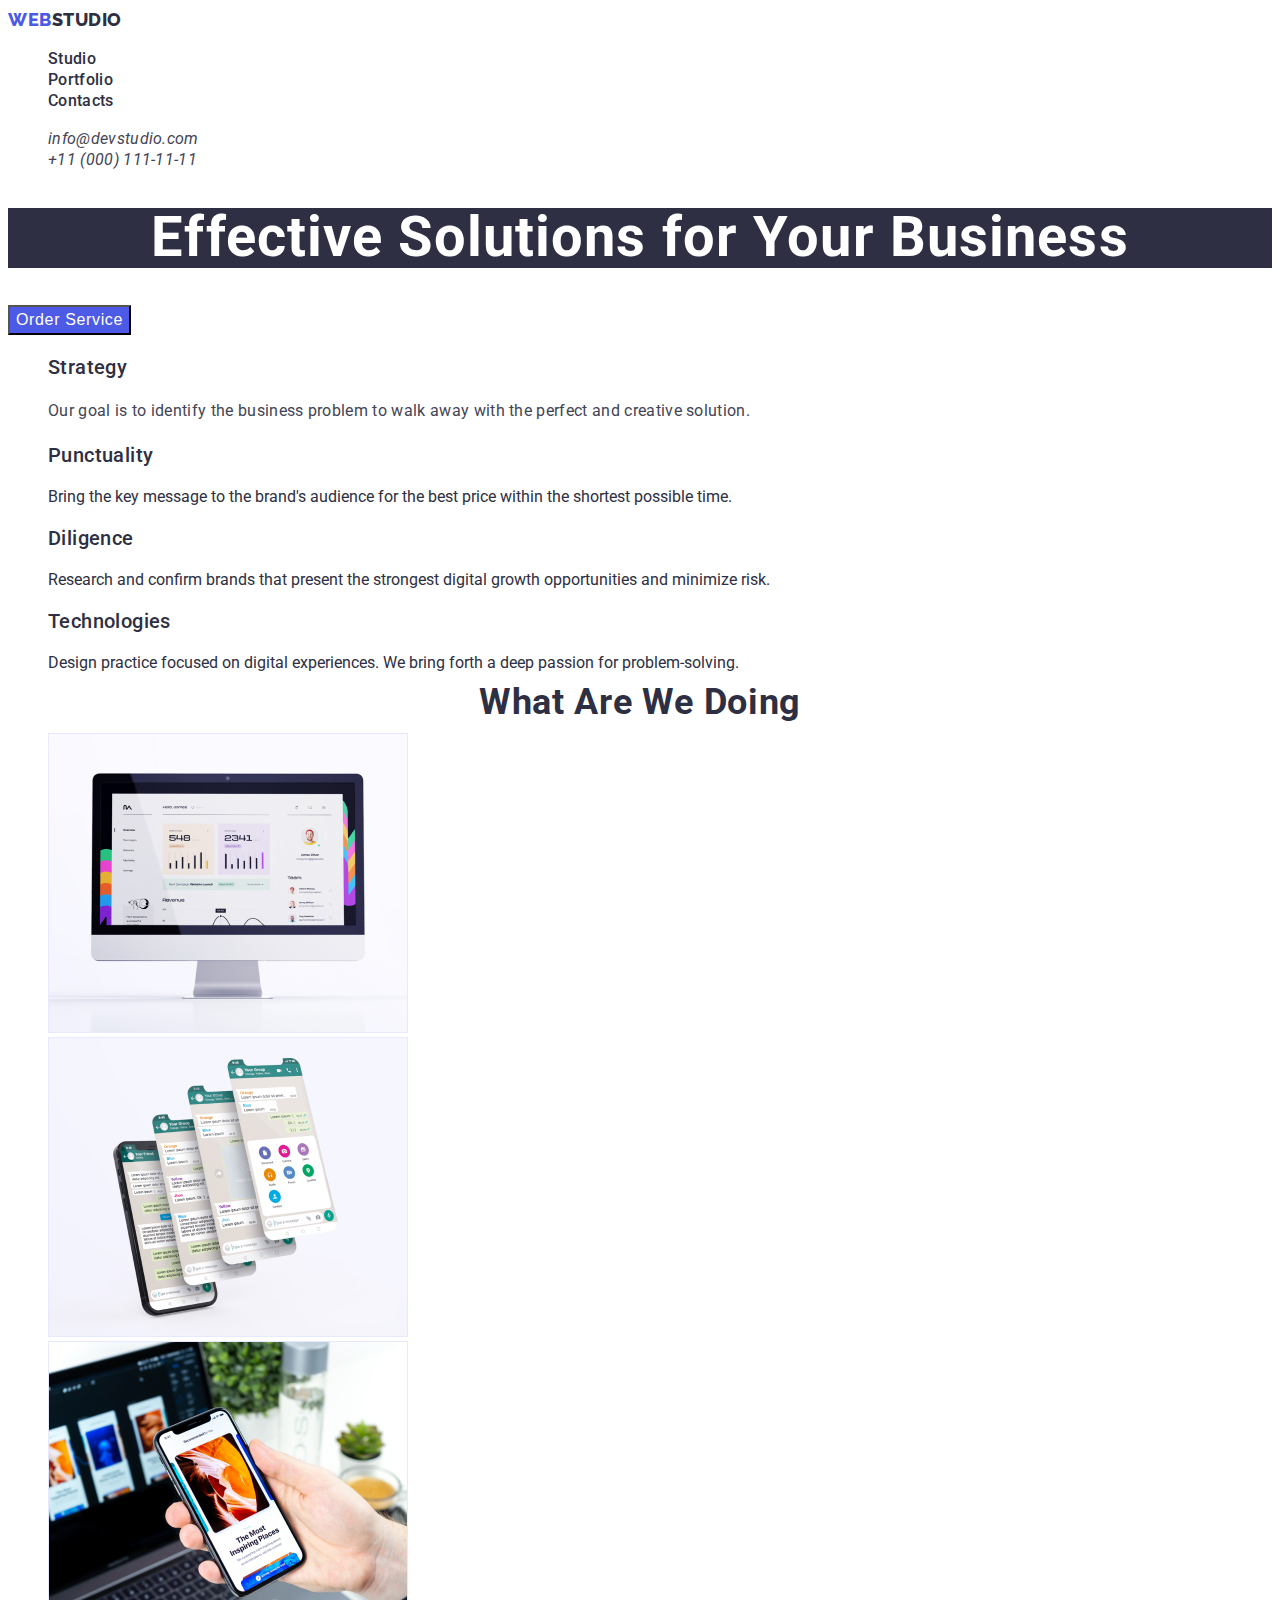
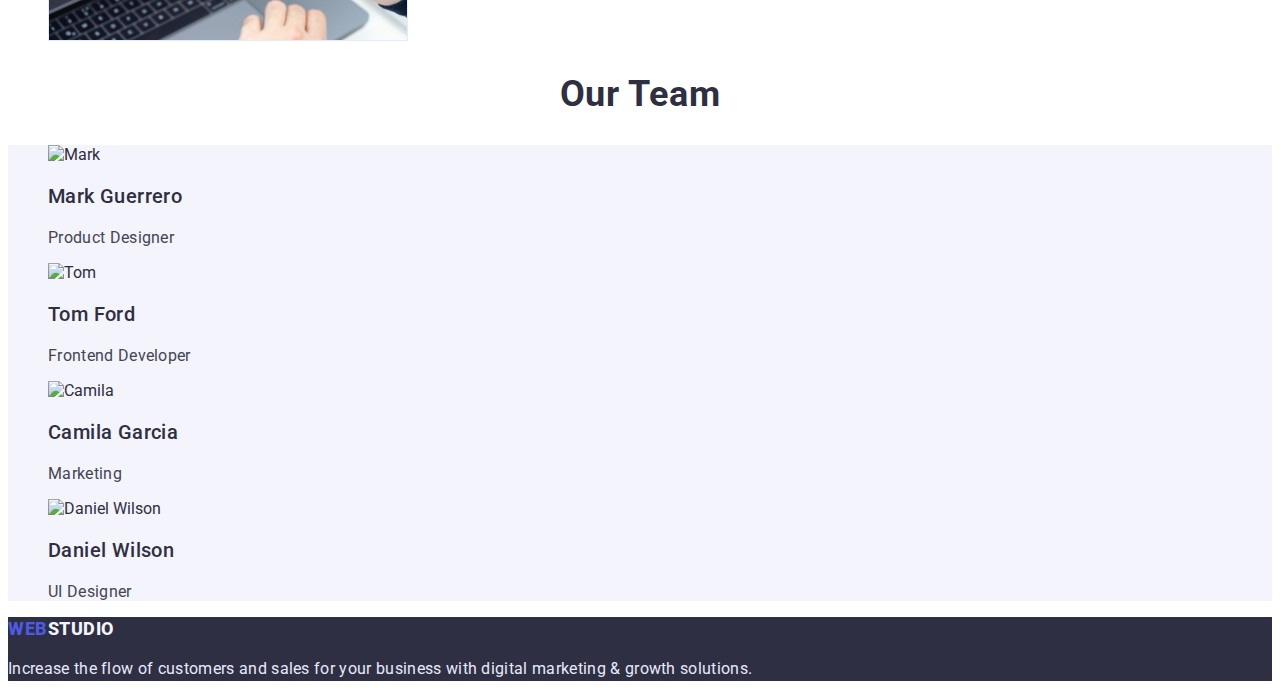
==== index.html @ 2606a3cd "portfolio css" ====
<!DOCTYPE html>
<html lang="en">

<head>
    <meta charset="UTF-8">
    <meta http-equiv="X-UA-Compatible" content="IE=edge">
    <meta name="viewport" content="width=device-width, initial-scale=1.0">
    <link rel="preconnect" href="https://fonts.googleapis.com"> <link rel="preconnect" href="https://fonts.gstatic.com" crossorigin>
    <link href="https://fonts.googleapis.com/css2?family=Raleway:wght@800&family=Roboto:wght@400;500;700;900&display=swap" rel="stylesheet">
    <link rel="stylesheet" href="./css/styles.css">
    <title>WebStudio</title>
</head>
<body>
    <header class="header">
        <nav>
            <a href="./index.html" class="logo"><span class="accent">Web</span>Studio</a>
            <ul class="list">
                <li><a href="./images/Contacts.jpg" class="header-nav">Studio</a></li>
                <li><a href="./portfolio.html" class="header-nav">Portfolio</a></li>
                <li><a href="./images/Contacts.jpg" class="header-nav">Contacts</a></li>
            </ul>
        </nav>
        <address>
            <ul class="list">
                <li><a href="mailto:info@devstudio.com" class="header-mail">info@devstudio.com</a></li>
                <li><a href="tel:+110001111111" class="header-tel">+11 (000) 111-11-11</a></li>
            </ul>
        </address>
    </header>
    <main>
        <section>
            <h1 class="hero-title"> Effective Solutions for Your Business </h1>
            <button type="button" class="hero-button">Order Service</button>
        </section>
        <section>
            <h2 class="visually-hidden">Advantages of WebStudio</h2>
            <ul class="list">
                <li>
                    <h3 class="hero-sub-title">Strategy</h3>
                    <p class="paragraph-title">Our goal is to identify the business problem to walk away with the perfect and creative solution.
                    </p>
                </li>
                <li>
                    <h3 class="hero-sub-title">Punctuality</h3>
                    <p paragraph-title>Bring the key message to the brand's audience for the best price within the shortest possible
                        time.</p>
                </li>
                <li>
                    <h3 class="hero-sub-title">Diligence</h3>
                    <p paragraph-title>Research and confirm brands that present the strongest digital growth opportunities and minimize
                        risk.</p>
                </li>
                <li>
                    <h3 class="hero-sub-title">Technologies</h3>
                    <p paragraph-title>Design practice focused on digital experiences. We bring forth a deep passion for
                        problem-solving.</p>
                </li>
            </ul>
        </section>
        <section>
            <h2 class="services-title">What are we doing</h2>
            <ul class="list">
                <li><img src="./images/Monitor.jpg" alt="Monitor" width="360"></li>
                <li><img src="./images/Phones.jpg" alt="Phones" width="360"></li>
                <li><img src="./images/PC and phone sync.jpg" alt="PC and Phone Sync" width="360"></li>
            </ul>
        </section>
        <section>
            <h2 class="team-title">Our Team</h2>
            <ul class="list team-list">
                <li><img src="./images/Mark.jpg" alt="Mark" width="264">
                    <h3 class="team-item">Mark Guerrero</h3>
                    <p class="team-position">Product Designer</p>
                </li>
                <li> <img src="./images/Tom.jpg" alt="Tom" width="264">
                    <h3 class="team-item">Tom Ford</h3>
                    <p class="team-position">Frontend Developer</p>
                </li>
                <li><img src="./images/Camila.jpg" alt="Camila" width="264">
                    <h3 class="team-item">Camila Garcia</h3>
                    <p class="team-position">Marketing</p>
                </li>
                <li>
                    <img src="./images/Daniel.jpg" alt="Daniel Wilson" width="264">
                    <h3 class="team-item">Daniel Wilson</h3>
                    <p class="team-position">UI Designer</p>
                </li>
            </ul>
        </section>
    </main>
    <footer class="footer">
        <a href="./index.html" class="logo-footer"><span class="accent">Web</span>Studio</a>
        <p class="footer-paragraph">Increase the flow of customers and sales for your business with digital marketing & growth solutions.</p>
    </footer>
</body>
</html>
---- css/styles.css ----
:root {
    --primary-text-color:#2E2F42;
    --title-text-color:#E7E9FC;
    --accent-color: #4D5AE5
}
body {font-family: 'Roboto', sans-serif;
    color: var(--primary-text-color);

}
/*Header*/
.logo {
    font-family: 'Raleway';
    font-style: normal;
    font-weight: 800;
    font-size: 18px;
    line-height: 1.33;
    letter-spacing: 0.03em;
    text-transform: uppercase;
    color:var(--primary-text-color);
}

.accent{
    color: var(--accent-color);
}

.logo {
    text-decoration: none;
}


.header-nav:hover, .header-nav:focus {
    color: var(--accent-color);
}

.header-nav {
    text-decoration: none;
}


.header-mail {
    text-decoration: none;
}

.header-mail:hover {
    color: #404BBF;
    ;
}

.header-tel{
    text-decoration: none;
}

.list {
    list-style: none;
}

.header-nav {
font-weight: 500;
font-size: 16px;
line-height: 1.33;
letter-spacing: 0.02em;
color: #2E2F42;
}

.header-mail {
    font-weight: 400;
    font-size: 16px;
    line-height: 1.33;
    letter-spacing: 0.02em;
    color: #434455;
}

.header-tel {
    font-weight: 400;
    font-size: 16px;
    line-height: 1.33;
    letter-spacing: 0.02em;
    color: #434455;
}

.list-button{
font-family: inherit;
font-weight: 500;
font-size: 16px;
line-height: 1.33;
letter-spacing: 0.04em;
color: var(--accent-color);
cursor: pointer;
}

.list-button.primary{
    color:#FFFFFF;
    background-color: #404BBF;
}

/*Section*/
.visually-hidden{
    position: absolute;
   white-space: nowrap;
   width: 1px;
   height: 1px;
   overflow: hidden;
   border: 0;
   padding: 0;
   clip: rect(0 0 0 0);
   clip-path: inset(50%);
   margin: -1px;
}

.services-title {
font-weight: 500;
font-size: 20px;
line-height: 1.2;
letter-spacing: 0.02em;
color: #2E2F42;
}

.services-text {
    font-size: 16px;
    line-height: 1.5;
    letter-spacing: 0.02em;
    color: #434455;
}

/*Footer*/
.footer {
background-color: #2E2F42;
}

.footer-paragraph {
font-size: 16px;
line-height: 1.5;
letter-spacing: 0.02em;
color: #E7E9FC;
}

.logo-footer{
    font-weight: 800;
    font-size: 18px;
    line-height: 1.33;
    letter-spacing: 0.03em;
    text-transform: uppercase;
    color:#F4F4FD;
}

.logo-footer{
    text-decoration: none;
}

.accent{
    color: var(--accent-color);
}

/*Main Page*/

.hero-title {
font-weight: 700;
font-size: 56px;
line-height: 1.07;
text-align: center;
letter-spacing: 0.02em;
color: #FFFFFF;
background-color: var(--primary-text-color);
}

.hero-button{
font-weight: 500;
font-size: 16px;
line-height: 1.5;
display: flex;
align-items: center;
letter-spacing: 0.04em;
color: #FFFFFF;
background-color: var(--accent-color);
cursor: pointer;
}

.hero-button:hover, .hero-button:focus{
    background-color: #404BBF;
}

.hero-sub-title{
    font-weight: 500;
    font-size: 20px;
    line-height: 1.2;
    letter-spacing: 0.02em;
}

.paragraph-title{
font-weight: 400;
font-size: 16px;
line-height: 1.5;
letter-spacing: 0.02em;
color: #434455;
}

.services-title {
font-weight: 700;
font-size: 36px;
line-height: 1.11px;
text-align: center;
letter-spacing: 0.02em;
text-transform: capitalize;
}

.team-title{
font-weight: 700;
font-size: 36px;
line-height: 1.11;
text-align: center;
letter-spacing: 0.02em;
text-transform: capitalize;
}

.team-list{
    background-color: #F4F4FD;
}

.team-item {
font-weight: 500;
font-size: 20px;
line-height: 1.2;
letter-spacing: 0.02em;
}

.team-position{
font-weight: 400;
font-size: 16px;
line-height: 1,5;
letter-spacing: 0.02em;
color: #434455;
}
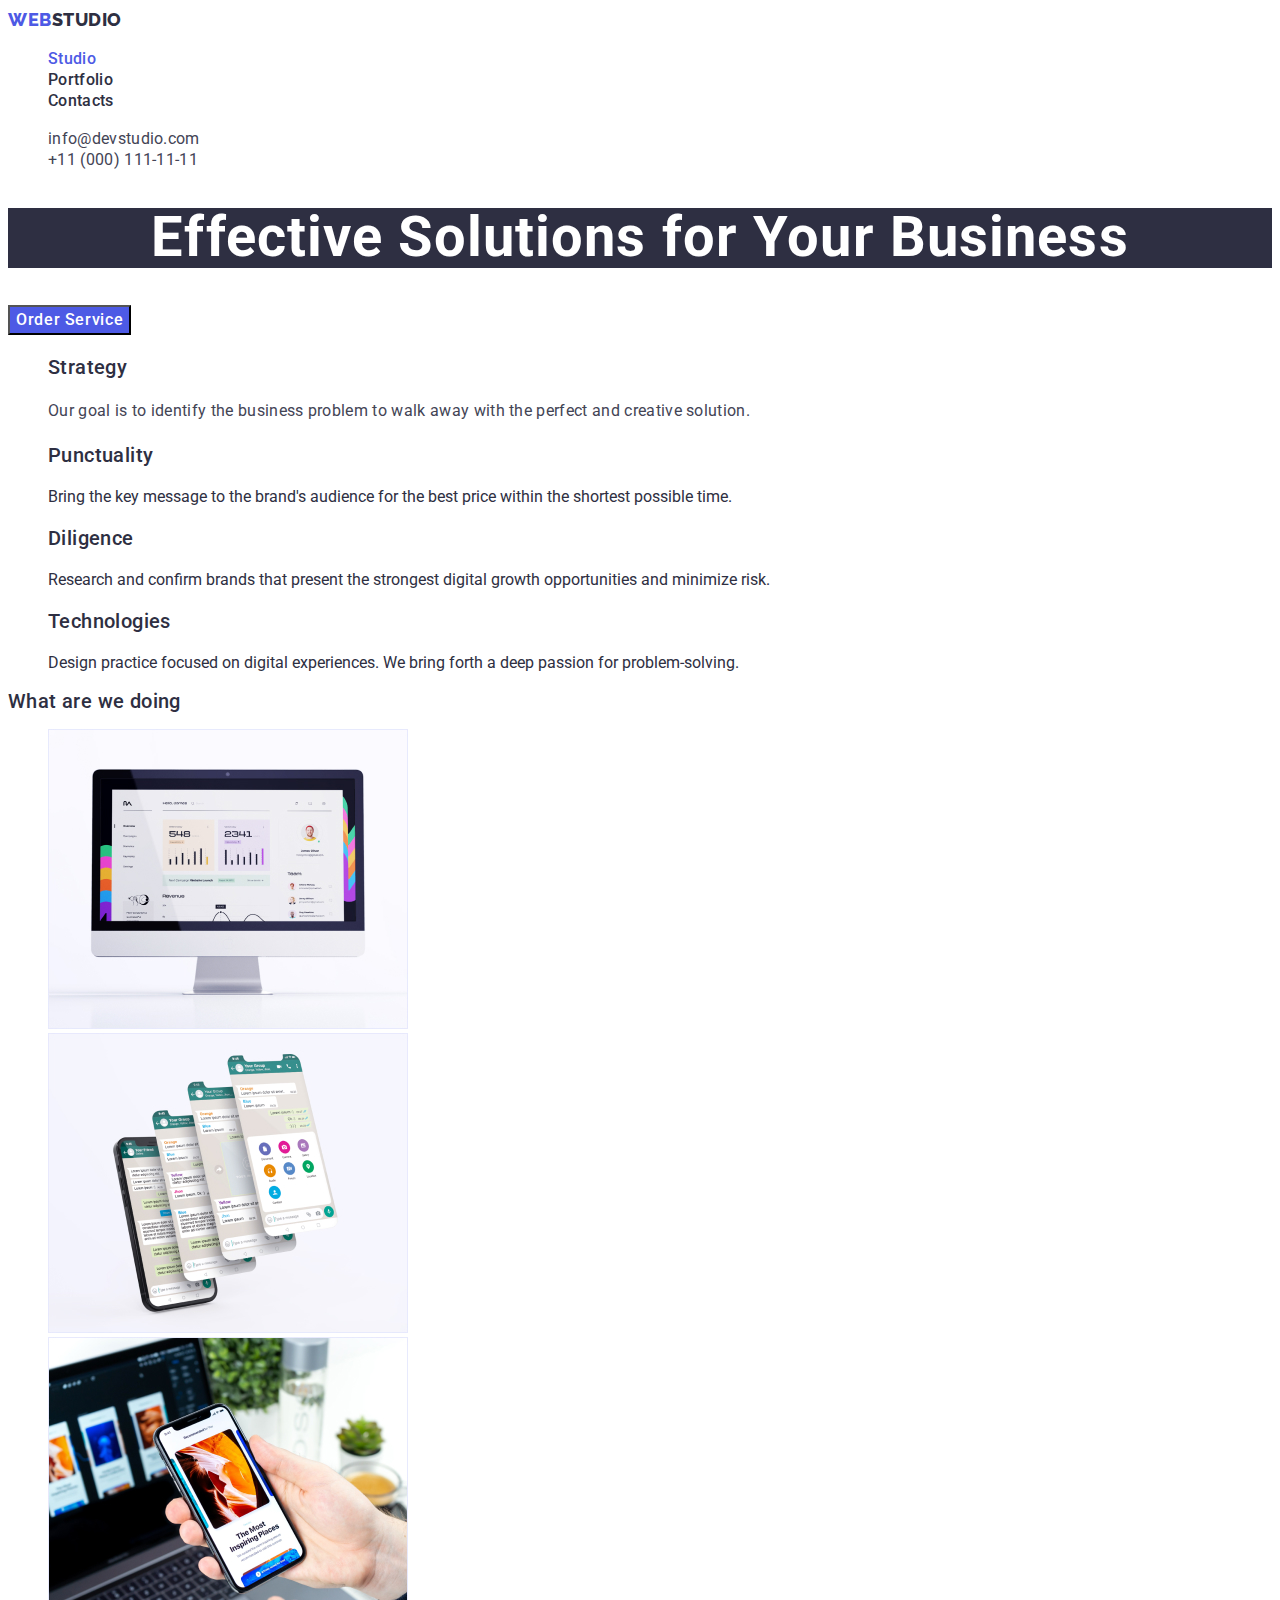
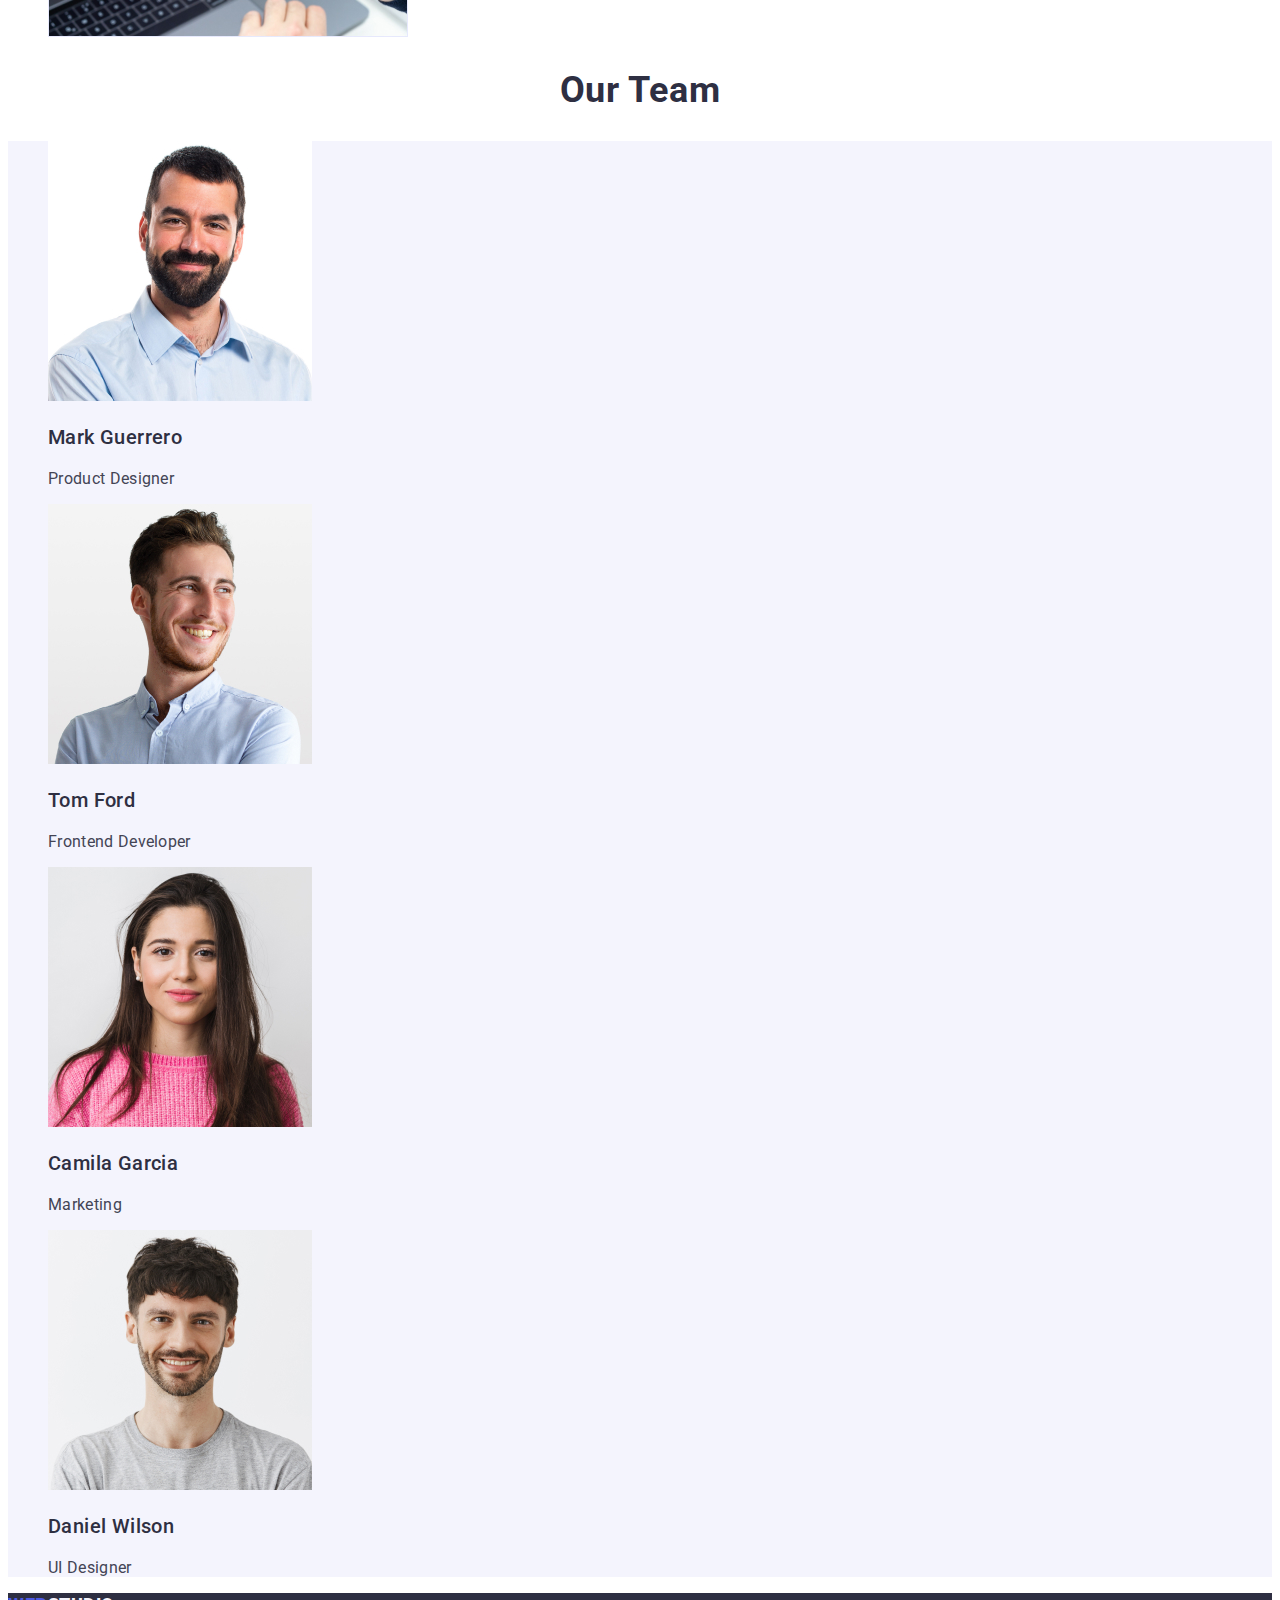
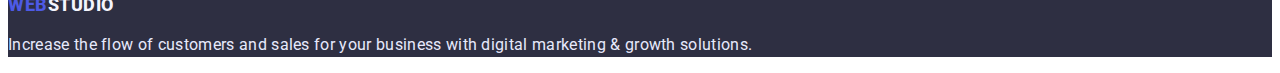
==== commit aa8885b8: "css upgraded" ====
--- a/index.html
+++ b/index.html
@@ -14,8 +14,8 @@
     <header class="header">
         <nav>
             <a href="./index.html" class="logo"><span class="accent">Web</span>Studio</a>
-            <ul class="list">
-                <li><a href="./images/Contacts.jpg" class="header-nav">Studio</a></li>
+            <ul class="nav-list list">
+                <li><a href="./images/Contacts.jpg" class="header-nav current">Studio</a></li>
                 <li><a href="./portfolio.html" class="header-nav">Portfolio</a></li>
                 <li><a href="./images/Contacts.jpg" class="header-nav">Contacts</a></li>
             </ul>
@@ -68,20 +68,20 @@
         <section>
             <h2 class="team-title">Our Team</h2>
             <ul class="list team-list">
-                <li><img src="./images/Mark.jpg" alt="Mark" width="264">
+                <li><img src="./images/mark.jpg" alt="Mark" width="264">
                     <h3 class="team-item">Mark Guerrero</h3>
                     <p class="team-position">Product Designer</p>
                 </li>
-                <li> <img src="./images/Tom.jpg" alt="Tom" width="264">
+                <li> <img src="./images/tom.jpg" alt="Tom" width="264">
                     <h3 class="team-item">Tom Ford</h3>
                     <p class="team-position">Frontend Developer</p>
                 </li>
-                <li><img src="./images/Camila.jpg" alt="Camila" width="264">
+                <li><img src="./images/camila.jpg" alt="Camila" width="264">
                     <h3 class="team-item">Camila Garcia</h3>
                     <p class="team-position">Marketing</p>
                 </li>
                 <li>
-                    <img src="./images/Daniel.jpg" alt="Daniel Wilson" width="264">
+                    <img src="./images/daniel.jpg" alt="Daniel" width="264">
                     <h3 class="team-item">Daniel Wilson</h3>
                     <p class="team-position">UI Designer</p>
                 </li>
--- a/css/styles.css
+++ b/css/styles.css
@@ -1,7 +1,12 @@
 :root {
     --primary-text-color:#2E2F42;
     --title-text-color:#E7E9FC;
-    --accent-color: #4D5AE5
+    --accent-color: #4D5AE5;
+    --paragraph-text-color: #434455;
+    --primary-button-color: #404BBF;
+    --hero-text-color: #FFFFFF;
+    --team-background-color: #F4F4FD;
+
 }
 body {font-family: 'Roboto', sans-serif;
     color: var(--primary-text-color);
@@ -41,8 +46,8 @@
     text-decoration: none;
 }
 
-.header-mail:hover {
-    color: #404BBF;
+.header-mail:hover, .header-mail:focus {
+    color: var(--accent-color);
     ;
 }
 
@@ -59,23 +64,27 @@
 font-size: 16px;
 line-height: 1.33;
 letter-spacing: 0.02em;
-color: #2E2F42;
+color:var(--primary-text-color);
+}
+
+.header-nav.current{
+    color: var(--accent-color);
 }
 
 .header-mail {
-    font-weight: 400;
+    font-style: normal;
     font-size: 16px;
     line-height: 1.33;
     letter-spacing: 0.02em;
-    color: #434455;
+    color: var(--paragraph-text-color);
 }
 
 .header-tel {
-    font-weight: 400;
+    font-style: normal;
     font-size: 16px;
     line-height: 1.33;
     letter-spacing: 0.02em;
-    color: #434455;
+    color: var(--paragraph-text-color);
 }
 
 .list-button{
@@ -88,10 +97,17 @@
 cursor: pointer;
 }
 
+.list-button:hover, .list-button:focus{
+    background-color: var(--accent-color);
+    color:var(--hero-text-color) ;
+}
+
 .list-button.primary{
-    color:#FFFFFF;
-    background-color: #404BBF;
-}
+    color:var(--hero-text-color);
+    background-color: var(--primary-button-color);
+}
+
+
 
 /*Section*/
 .visually-hidden{
@@ -112,26 +128,26 @@
 font-size: 20px;
 line-height: 1.2;
 letter-spacing: 0.02em;
-color: #2E2F42;
+color:var(--primary-text-color);
 }
 
 .services-text {
     font-size: 16px;
     line-height: 1.5;
     letter-spacing: 0.02em;
-    color: #434455;
+    color: var(--paragraph-text-color);
 }
 
 /*Footer*/
 .footer {
-background-color: #2E2F42;
+background-color: var(--primary-text-color);
 }
 
 .footer-paragraph {
 font-size: 16px;
 line-height: 1.5;
 letter-spacing: 0.02em;
-color: #E7E9FC;
+color: var(--title-text-color);
 }
 
 .logo-footer{
@@ -140,7 +156,7 @@
     line-height: 1.33;
     letter-spacing: 0.03em;
     text-transform: uppercase;
-    color:#F4F4FD;
+    color:var(--team-background-color);
 }
 
 .logo-footer{
@@ -153,30 +169,30 @@
 
 /*Main Page*/
 
-.hero-title {
-font-weight: 700;
-font-size: 56px;
+.hero-title
+{font-size: 56px;
 line-height: 1.07;
 text-align: center;
 letter-spacing: 0.02em;
-color: #FFFFFF;
+color: var(--hero-text-color);
 background-color: var(--primary-text-color);
 }
 
 .hero-button{
+font-family: inherit;
 font-weight: 500;
 font-size: 16px;
 line-height: 1.5;
 display: flex;
 align-items: center;
 letter-spacing: 0.04em;
-color: #FFFFFF;
+color: var(--hero-text-color);
 background-color: var(--accent-color);
 cursor: pointer;
 }
 
 .hero-button:hover, .hero-button:focus{
-    background-color: #404BBF;
+    background-color: var(--primary-button-color);
 }
 
 .hero-sub-title{
@@ -191,20 +207,19 @@
 font-size: 16px;
 line-height: 1.5;
 letter-spacing: 0.02em;
-color: #434455;
+color: var(--paragraph-text-color);
 }
 
 .services-title {
-font-weight: 700;
-font-size: 36px;
-line-height: 1.11px;
-text-align: center;
-letter-spacing: 0.02em;
-text-transform: capitalize;
+    font-weight: 500;
+    font-size: 20px;
+    line-height: 1.2;
+    letter-spacing: 0.02em;
+    color: var(--primary-text-color);
 }
 
 .team-title{
-font-weight: 700;
+
 font-size: 36px;
 line-height: 1.11;
 text-align: center;
@@ -213,7 +228,7 @@
 }
 
 .team-list{
-    background-color: #F4F4FD;
+    background-color: var(--team-background-color);
 }
 
 .team-item {
@@ -224,9 +239,9 @@
 }
 
 .team-position{
-font-weight: 400;
+
 font-size: 16px;
 line-height: 1,5;
 letter-spacing: 0.02em;
-color: #434455;
+color: var(--paragraph-text-color);
 }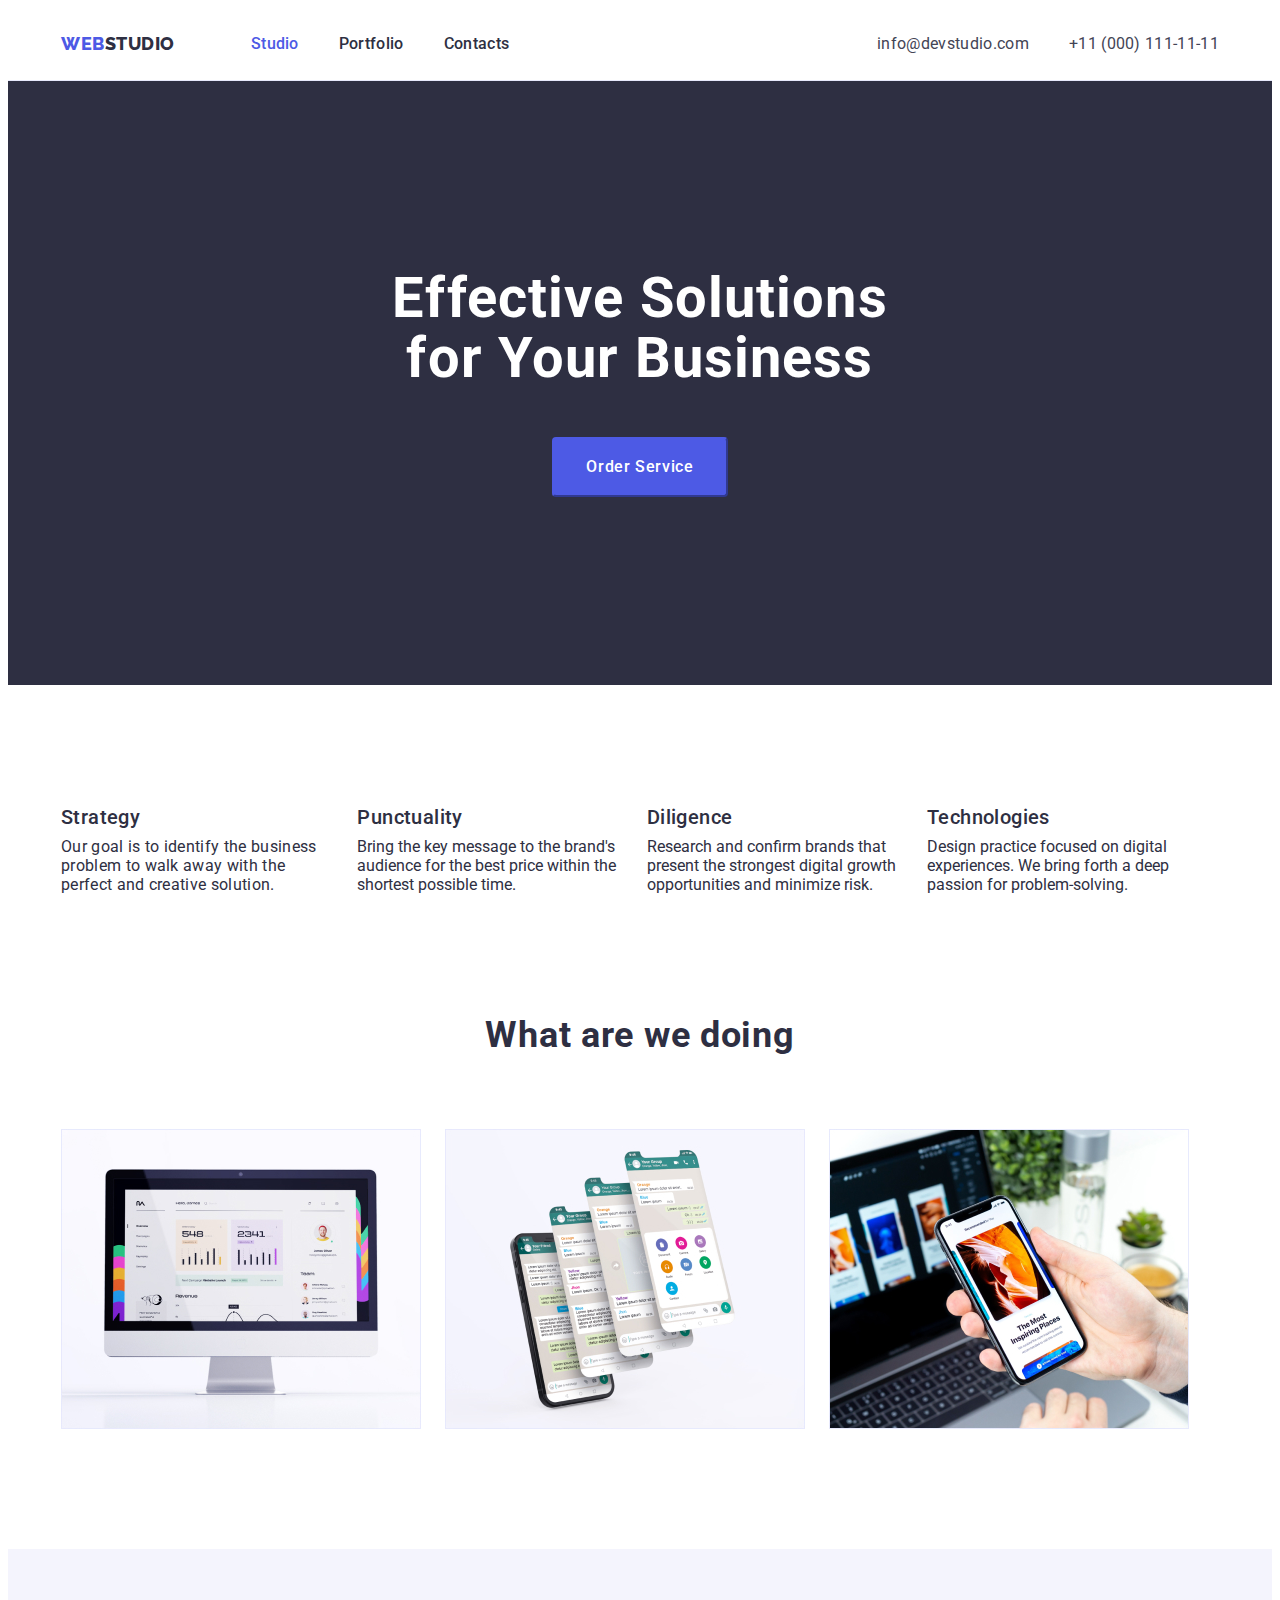
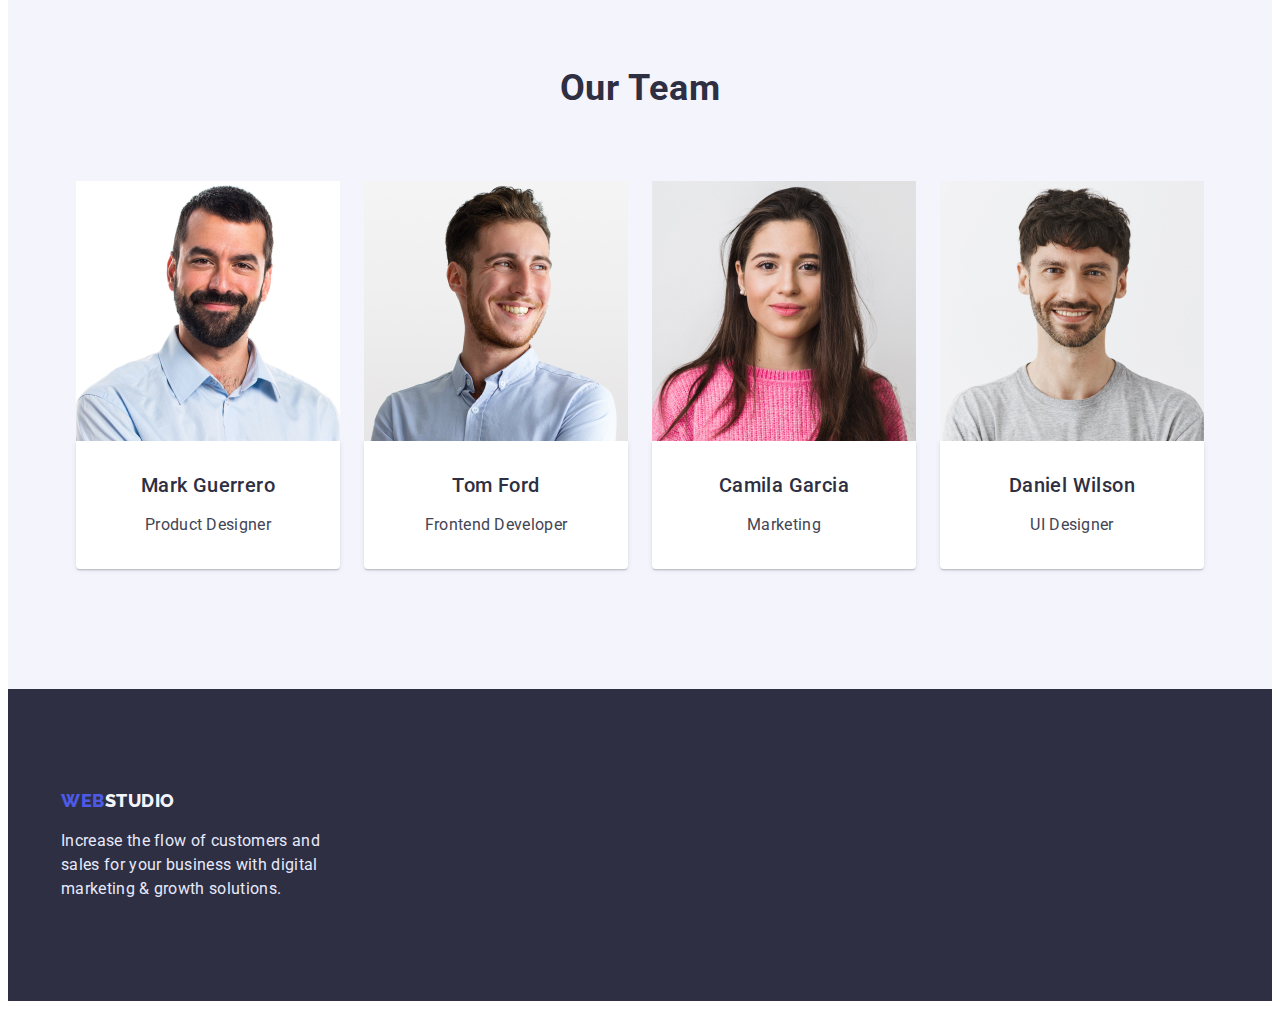
==== commit 1d7ab195: "updated sizes 2.0" ====
--- a/index.html
+++ b/index.html
@@ -7,12 +7,14 @@
     <meta name="viewport" content="width=device-width, initial-scale=1.0">
     <link rel="preconnect" href="https://fonts.googleapis.com"> <link rel="preconnect" href="https://fonts.gstatic.com" crossorigin>
     <link href="https://fonts.googleapis.com/css2?family=Raleway:wght@800&family=Roboto:wght@400;500;700;900&display=swap" rel="stylesheet">
+    <link rel="stylesheet" href="https://cdnjs.cloudflare.com/ajax/libs/modern-normalize/1.1.0/modern-normalize.min.css" integrity="sha512-wpPYUAdjBVSE4KJnH1VR1HeZfpl1ub8YT/NKx4PuQ5NmX2tKuGu6U/JRp5y+Y8XG2tV+wKQpNHVUX03MfMFn9Q==" crossorigin="anonymous" referrerpolicy="no-referrer" />
     <link rel="stylesheet" href="./css/styles.css">
     <title>WebStudio</title>
 </head>
 <body>
     <header class="header">
-        <nav>
+        <div class="container container-nav">
+        <nav class="header-navigation">
             <a href="./index.html" class="logo"><span class="accent">Web</span>Studio</a>
             <ul class="nav-list list">
                 <li><a href="./images/Contacts.jpg" class="header-nav current">Studio</a></li>
@@ -21,76 +23,100 @@
             </ul>
         </nav>
         <address>
-            <ul class="list">
+            <ul class="list address-list">
                 <li><a href="mailto:info@devstudio.com" class="header-mail">info@devstudio.com</a></li>
                 <li><a href="tel:+110001111111" class="header-tel">+11 (000) 111-11-11</a></li>
             </ul>
         </address>
+        </div>
     </header>
     <main>
-        <section>
+        <section class="section-title">
+            <div class="container">
             <h1 class="hero-title"> Effective Solutions for Your Business </h1>
             <button type="button" class="hero-button">Order Service</button>
+            </div>
         </section>
-        <section>
+        <section class="webstudio-items">
+            <div class="container">
             <h2 class="visually-hidden">Advantages of WebStudio</h2>
-            <ul class="list">
-                <li>
+            <ul class="list advantages-list">
+                <li class="container-item">
                     <h3 class="hero-sub-title">Strategy</h3>
                     <p class="paragraph-title">Our goal is to identify the business problem to walk away with the perfect and creative solution.
                     </p>
                 </li>
-                <li>
+                <li class="container-item">
                     <h3 class="hero-sub-title">Punctuality</h3>
                     <p paragraph-title>Bring the key message to the brand's audience for the best price within the shortest possible
                         time.</p>
                 </li>
-                <li>
+                <li class="container-item">
                     <h3 class="hero-sub-title">Diligence</h3>
                     <p paragraph-title>Research and confirm brands that present the strongest digital growth opportunities and minimize
                         risk.</p>
                 </li>
-                <li>
+                <li class="container-item">
                     <h3 class="hero-sub-title">Technologies</h3>
                     <p paragraph-title>Design practice focused on digital experiences. We bring forth a deep passion for
                         problem-solving.</p>
                 </li>
             </ul>
+            </div>
         </section>
-        <section>
+        <section class="services-section">
+            <div class="container">
             <h2 class="services-title">What are we doing</h2>
-            <ul class="list">
+            <ul class="list monitor-list">
                 <li><img src="./images/Monitor.jpg" alt="Monitor" width="360"></li>
                 <li><img src="./images/Phones.jpg" alt="Phones" width="360"></li>
                 <li><img src="./images/PC and phone sync.jpg" alt="PC and Phone Sync" width="360"></li>
             </ul>
+        </div>
         </section>
-        <section>
+        <section class="team-section">
+            <div class="container">
+                <div class="team-wrap">
             <h2 class="team-title">Our Team</h2>
             <ul class="list team-list">
-                <li><img src="./images/mark.jpg" alt="Mark" width="264">
+                <li class="team-image-item">
+                    <img src="./images/mark.jpg" alt="Mark" width="264">
+                    <div class="team-item-wrap">
                     <h3 class="team-item">Mark Guerrero</h3>
                     <p class="team-position">Product Designer</p>
+                    </div>
                 </li>
-                <li> <img src="./images/tom.jpg" alt="Tom" width="264">
+                <li class="team-image-item"> <img src="./images/tom.jpg" alt="Tom" width="264">
+                    <div class="team-item-wrap">
                     <h3 class="team-item">Tom Ford</h3>
                     <p class="team-position">Frontend Developer</p>
+                    </div>
                 </li>
-                <li><img src="./images/camila.jpg" alt="Camila" width="264">
+                <li class="team-image-item"><img src="./images/camila.jpg" alt="Camila" width="264">
+                    <div class="team-item-wrap">
                     <h3 class="team-item">Camila Garcia</h3>
                     <p class="team-position">Marketing</p>
+                    </div>
                 </li>
-                <li>
+                <li class="team-image-item">
                     <img src="./images/daniel.jpg" alt="Daniel" width="264">
+                    <div class="team-item-wrap">
                     <h3 class="team-item">Daniel Wilson</h3>
                     <p class="team-position">UI Designer</p>
+                    </div>
                 </li>
             </ul>
+                </div>
+            </div>
         </section>
     </main>
     <footer class="footer">
+        <div class="container">
+            <div class="footer-wrap">
         <a href="./index.html" class="logo-footer"><span class="accent">Web</span>Studio</a>
         <p class="footer-paragraph">Increase the flow of customers and sales for your business with digital marketing & growth solutions.</p>
+            </div>
+        </div>
     </footer>
 </body>
 </html>--- a/css/styles.css
+++ b/css/styles.css
@@ -22,6 +22,7 @@
     letter-spacing: 0.03em;
     text-transform: uppercase;
     color:var(--primary-text-color);
+    margin-right: 76px;
 }
 
 .accent{
@@ -48,7 +49,7 @@
 
 .header-mail:hover, .header-mail:focus {
     color: var(--accent-color);
-    ;
+
 }
 
 .header-tel{
@@ -57,6 +58,17 @@
 
 .list {
     list-style: none;
+}
+
+.nav-list {
+    display: flex;
+    gap: 40px;
+}
+
+.header-navigation {
+    display: flex;
+    margin-right: auto;
+    align-items: center;
 }
 
 .header-nav {
@@ -65,6 +77,7 @@
 line-height: 1.33;
 letter-spacing: 0.02em;
 color:var(--primary-text-color);
+
 }
 
 .header-nav.current{
@@ -95,16 +108,21 @@
 letter-spacing: 0.04em;
 color: var(--accent-color);
 cursor: pointer;
+padding: 12px 24px;
+border: 1px solid #E7E9FC;
+border-radius: 4px;
 }
 
 .list-button:hover, .list-button:focus{
     background-color: var(--accent-color);
     color:var(--hero-text-color) ;
+    padding: 12px 24px;
 }
 
 .list-button.primary{
     color:var(--hero-text-color);
     background-color: var(--primary-button-color);
+    padding: 12px 24px;
 }
 
 
@@ -123,12 +141,13 @@
    margin: -1px;
 }
 
-.services-title {
+.range-list-title {
 font-weight: 500;
 font-size: 20px;
 line-height: 1.2;
 letter-spacing: 0.02em;
 color:var(--primary-text-color);
+margin-bottom: 8px;
 }
 
 .services-text {
@@ -136,27 +155,47 @@
     line-height: 1.5;
     letter-spacing: 0.02em;
     color: var(--paragraph-text-color);
-}
+    
+}
+
+.services-list {
+    display: flex;
+    flex-wrap: wrap;
+    column-gap: 24px;
+    row-gap: 48px;
+}
+
+.services-list-wrap {
+    display: flex;
+    flex-direction: column;
+    justify-content: center;
+    align-items: flex-start;
+    padding: 32px 16px;
+    gap: 8px;
+}
+
 
 /*Footer*/
-.footer {
-background-color: var(--primary-text-color);
-}
+
 
 .footer-paragraph {
 font-size: 16px;
 line-height: 1.5;
 letter-spacing: 0.02em;
 color: var(--title-text-color);
+padding-top: 16px;
+width: 264px;
 }
 
 .logo-footer{
+    font-family: 'Raleway', sans-serif ;
     font-weight: 800;
     font-size: 18px;
     line-height: 1.33;
     letter-spacing: 0.03em;
     text-transform: uppercase;
     color:var(--team-background-color);
+    margin-bottom: 16px;
 }
 
 .logo-footer{
@@ -176,6 +215,8 @@
 letter-spacing: 0.02em;
 color: var(--hero-text-color);
 background-color: var(--primary-text-color);
+width: 507px;
+margin: 0 auto;
 }
 
 .hero-button{
@@ -189,10 +230,24 @@
 color: var(--hero-text-color);
 background-color: var(--accent-color);
 cursor: pointer;
+margin:0 auto;
+margin-top: 48px;
+padding: 16px 32px;
+border-radius: 4px;
+border-color: var(--accent-color);
+border-right-color: var(--accent-color);
+}
+
+
+.section-title{
+    background-color: var(--primary-text-color);
+    padding-bottom: 188px;
+    padding-top: 188px;    
 }
 
 .hero-button:hover, .hero-button:focus{
     background-color: var(--primary-button-color);
+    border-color:  var(--primary-button-color);
 }
 
 .hero-sub-title{
@@ -200,22 +255,48 @@
     font-size: 20px;
     line-height: 1.2;
     letter-spacing: 0.02em;
+    margin-bottom: 8px;
+}
+
+.hero {
+    padding-top: 96px;
+    padding-bottom: 120px;
+}
+
+.hero-list {
+    margin-bottom: 72px;
+    display: flex;
+    align-items: flex-start;
+    gap: 24px;
+    justify-content: center;
+}
+
+.hero-item {
+    border: 1px solid #E7E9FC;
+    border-radius: 4px;
+
 }
 
 .paragraph-title{
-font-weight: 400;
-font-size: 16px;
-line-height: 1.5;
-letter-spacing: 0.02em;
-color: var(--paragraph-text-color);
-}
+    font-weight: 400;
+    font-size: 16px;
+    letter-spacing: 0.02em;
+    }
+
+   .paragraph-title-issue{
+    line-height: 1.5;
+    color:var(--paragraph-text-color)
+   }
+ 
 
 .services-title {
-    font-weight: 500;
-    font-size: 20px;
+    font-weight: 700;
+    font-size: 36px;
     line-height: 1.2;
     letter-spacing: 0.02em;
     color: var(--primary-text-color);
+    margin-bottom: 72px;
+    text-align: center;
 }
 
 .team-title{
@@ -225,23 +306,148 @@
 text-align: center;
 letter-spacing: 0.02em;
 text-transform: capitalize;
+
+margin-bottom: 72px;
+background-color: var(--team-background-color);
 }
 
 .team-list{
     background-color: var(--team-background-color);
-}
+    display: flex;
+    justify-content: center;
+    gap: 24px;
+}
+
 
 .team-item {
 font-weight: 500;
 font-size: 20px;
 line-height: 1.2;
 letter-spacing: 0.02em;
+margin-bottom: 8px;
 }
 
 .team-position{
 
 font-size: 16px;
-line-height: 1,5;
+line-height: 1.5;
 letter-spacing: 0.02em;
 color: var(--paragraph-text-color);
-}+
+}
+
+
+p, h1, h2, h3, h4, h5, h6 {
+    margin: 0;
+}
+
+ul {
+    margin: 0;
+    padding-left: 0;
+}
+
+.container {
+    width: 1158px;
+    padding-left: 15px;
+    padding-right: 15px;
+    margin: 0 auto;
+    
+}
+
+img {
+    display: block;
+    max-width: 100%;
+    height: auto;
+}
+
+
+.advantages-list {
+    display: flex;
+}
+
+.monitor-list{
+    display: flex;
+    gap: 24px;
+}
+
+
+.webstudio-items {
+    padding-top: 120px;
+    padding-bottom: 120px;
+}
+
+.services-section {
+    padding-bottom: 120px;
+}
+
+.container-nav {
+    display: flex;
+    align-items : center;
+    
+}
+.header {
+    border-bottom: 1px solid #E7E9FC;
+    padding-top: 24px;
+    padding-bottom: 24px;
+}
+
+.address-list {
+    display: flex;
+    align-items: center;
+    margin-right: auto;
+    gap: 40px;
+}
+
+
+.portfolio-images {
+    padding-top: 48px;
+    padding-left: 24px;
+    padding-right: 25px;
+    padding-bottom: 48px;
+}
+
+.services-item {
+    border-bottom: 1px solid #E7E9FC;
+    border-right: 1px solid #E7E9FC;
+    border-left: 1px solid #E7E9FC;
+    width: calc((100% - 48px) / 3);
+}
+
+.container-item{
+    margin-right: 24px;
+}
+
+.container-item:nth-child(3){
+    margin-right: 0;
+}
+
+.team-item-wrap {
+display: flex;
+flex-direction: column;
+justify-content: center;
+align-items: center;
+padding-top: 32px;
+padding-bottom: 32px;
+gap: 8px;
+border-radius: 0px 0px 4px 4px;
+box-shadow: 0px 1px 6px rgba(46, 47, 66, 0.08), 0px 1px 1px rgba(46, 47, 66, 0.16), 0px 2px 1px rgba(46, 47, 66, 0.08);
+    
+}
+
+.team-image-item{
+    background-color: #FFFFFF;
+}
+
+.team-section {
+    background-color: var(--team-background-color);
+    padding-top: 120px;
+    padding-bottom: 120px
+}
+
+
+
+.footer{
+    background-color: var(--primary-text-color);
+    padding-top: 100px;
+    padding-bottom: 100px;
+}
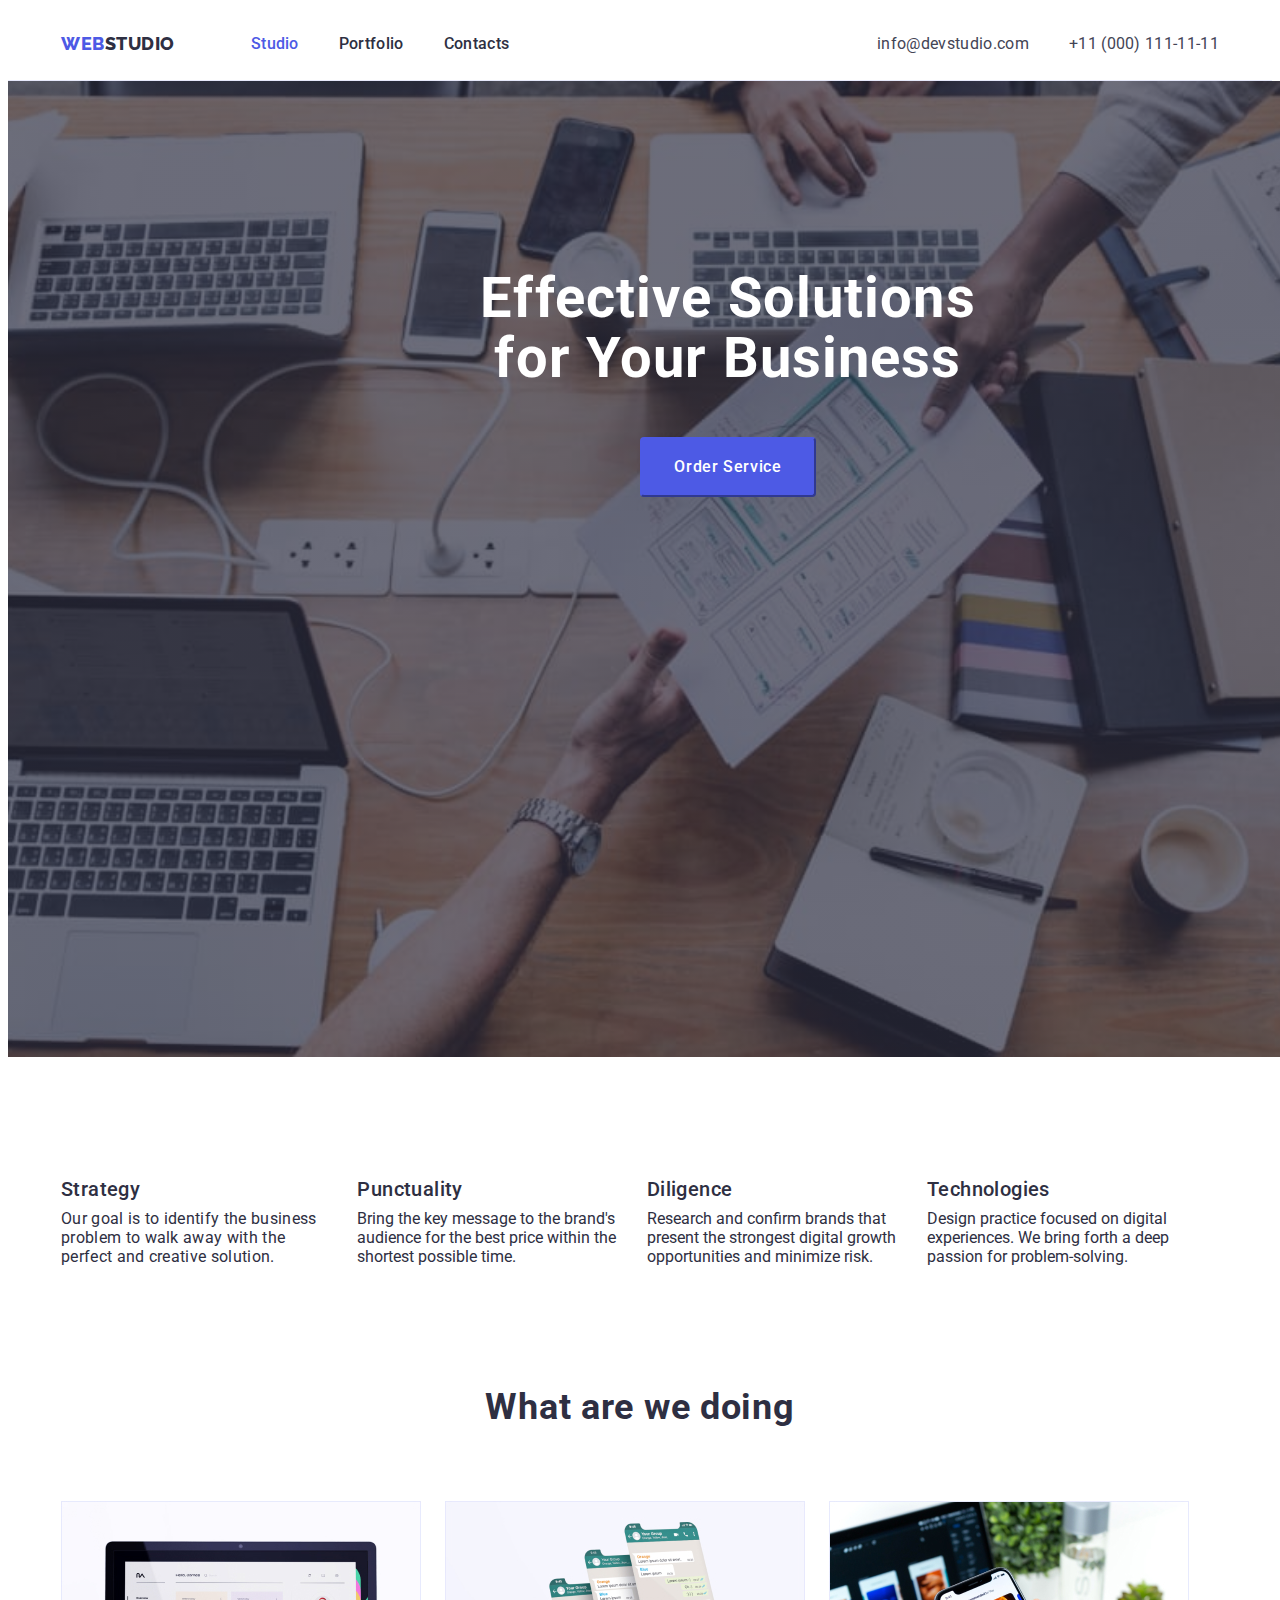
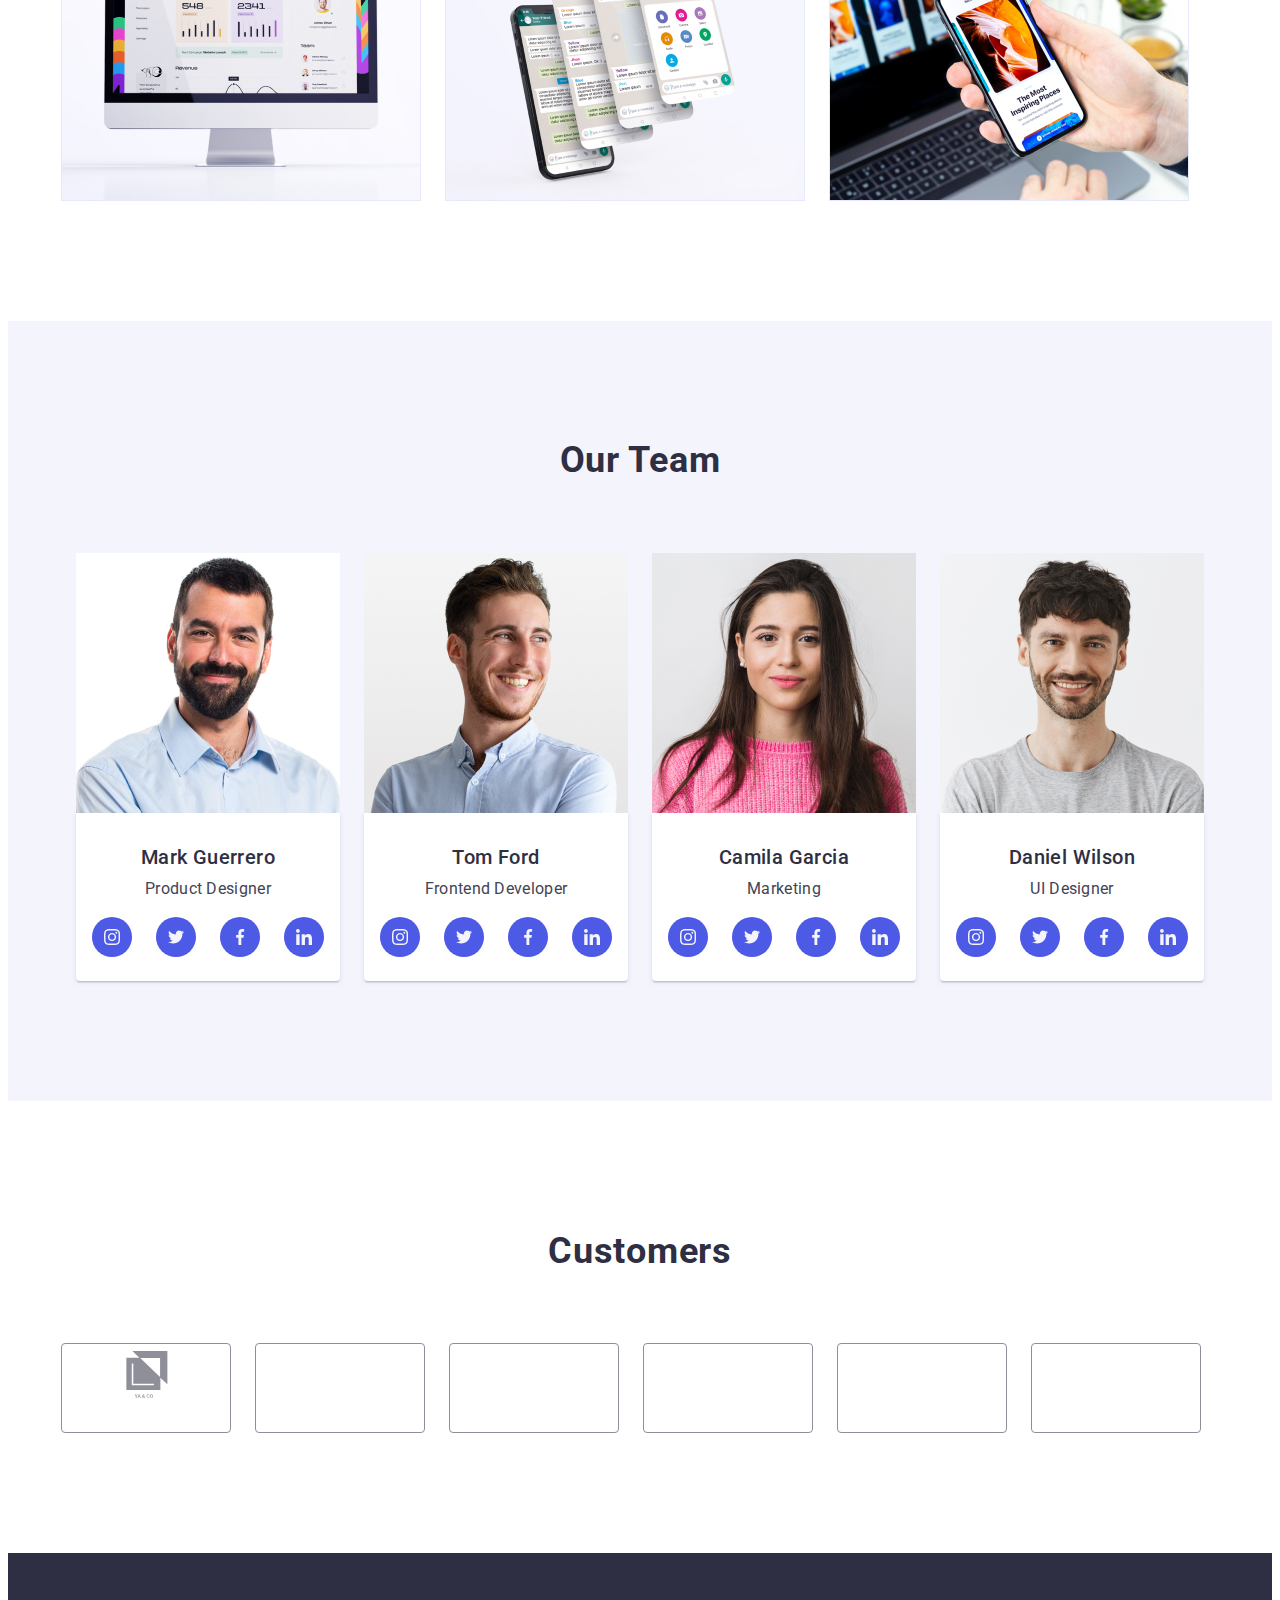
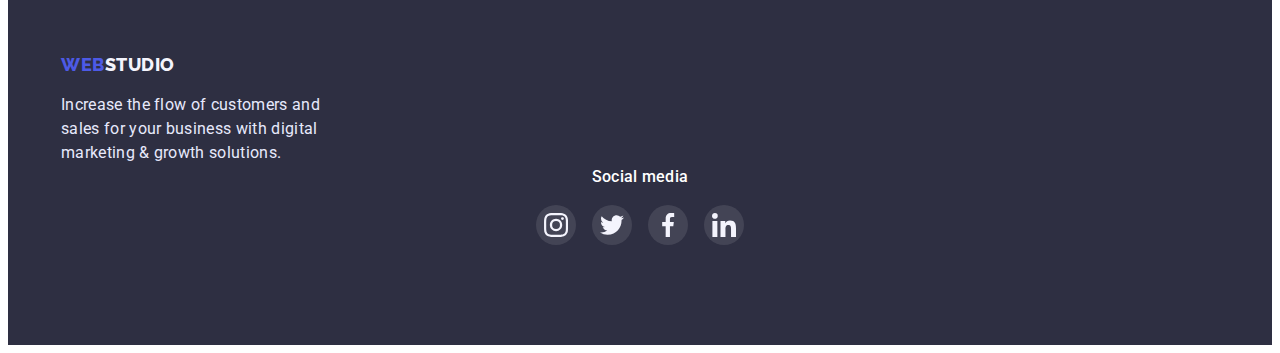
==== commit 48524ab9: "mistakes" ====
--- a/index.html
+++ b/index.html
@@ -37,6 +37,7 @@
             <button type="button" class="hero-button">Order Service</button>
             </div>
         </section>
+        </section>
         <section class="webstudio-items">
             <div class="container">
             <h2 class="visually-hidden">Advantages of WebStudio</h2>
@@ -84,18 +85,60 @@
                     <div class="team-item-wrap">
                     <h3 class="team-item">Mark Guerrero</h3>
                     <p class="team-position">Product Designer</p>
+                    <ul class="list team-social-list">
+                        <li class="team-social-item"><a href="" class="team-social-link link"> <svg width="16" height="16">
+                            <use href="./images/icons.svg#icon-instagram-2"></use>
+                        </svg></a></li>
+                        <li class="team-social-item"><a href="" class="team-social-link link"> <svg width="16" height="16">
+                            <use href="./images/icons.svg#icon-twitter-1"></use>
+                        </svg></a></li>
+                        <li class="team-social-item"><a href="" class="team-social-link link"> <svg width="16" height="16">
+                            <use href="./images/icons.svg#icon-facebook-1"></use>
+                        </svg></a></li>
+                        <li class="team-social-item"><a href="" class="team-social-link link"> <svg width="16" height="16">
+                            <use href="./images/icons.svg#icon-linkedin-1"></use>
+                        </svg></a></li>
+                    </ul>
                     </div>
                 </li>
                 <li class="team-image-item"> <img src="./images/tom.jpg" alt="Tom" width="264">
                     <div class="team-item-wrap">
                     <h3 class="team-item">Tom Ford</h3>
                     <p class="team-position">Frontend Developer</p>
+                    <ul class="list team-social-list">
+                        <li class="team-social-item"><a href="" class="team-social-link link"> <svg width="16" height="16">
+                            <use href="./images/icons.svg#icon-instagram-2"></use>
+                        </svg></a></li>
+                        <li class="team-social-item"><a href="" class="team-social-link link"> <svg width="16" height="16">
+                            <use href="./images/icons.svg#icon-twitter-1"></use>
+                        </svg></a></li>
+                        <li class="team-social-item"><a href="" class="team-social-link link"> <svg width="16" height="16">
+                            <use href="./images/icons.svg#icon-facebook-1"></use>
+                        </svg></a></li>
+                        <li class="team-social-item"><a href="" class="team-social-link link"> <svg width="16" height="16">
+                            <use href="./images/icons.svg#icon-linkedin-1"></use>
+                        </svg></a></li>
+                    </ul>
                     </div>
                 </li>
                 <li class="team-image-item"><img src="./images/camila.jpg" alt="Camila" width="264">
                     <div class="team-item-wrap">
                     <h3 class="team-item">Camila Garcia</h3>
                     <p class="team-position">Marketing</p>
+                    <ul class="list team-social-list">
+                        <li class="team-social-item"><a href="" class="team-social-link link"> <svg width="16" height="16">
+                            <use href="./images/icons.svg#icon-instagram-2"></use>
+                        </svg></a></li>
+                        <li class="team-social-item"><a href="" class="team-social-link link"> <svg width="16" height="16">
+                            <use href="./images/icons.svg#icon-twitter-1"></use>
+                        </svg></a></li>
+                        <li class="team-social-item"><a href="" class="team-social-link link"> <svg width="16" height="16">
+                            <use href="./images/icons.svg#icon-facebook-1"></use>
+                        </svg></a></li>
+                        <li class="team-social-item"><a href="" class="team-social-link link"> <svg width="16" height="16">
+                            <use href="./images/icons.svg#icon-linkedin-1"></use>
+                        </svg></a></li>
+                    </ul>
                     </div>
                 </li>
                 <li class="team-image-item">
@@ -103,19 +146,75 @@
                     <div class="team-item-wrap">
                     <h3 class="team-item">Daniel Wilson</h3>
                     <p class="team-position">UI Designer</p>
+                    <ul class="list team-social-list">
+                        <li class="team-social-item"><a href="" class="team-social-link link"> <svg width="16" height="16">
+                            <use href="./images/icons.svg#icon-instagram-2"></use>
+                        </svg></a></li>
+                        <li class="team-social-item"><a href="" class="team-social-link link"> <svg width="16" height="16">
+                            <use href="./images/icons.svg#icon-twitter-1"></use>
+                        </svg></a></li>
+                        <li class="team-social-item"><a href="" class="team-social-link link"> <svg width="16" height="16">
+                            <use href="./images/icons.svg#icon-facebook-1"></use>
+                        </svg></a></li>
+                        <li class="team-social-item"><a href="" class="team-social-link link"> <svg width="16" height="16">
+                            <use href="./images/icons.svg#icon-linkedin-1"></use>
+                        </svg></a></li>
+                    </ul>
                     </div>
                 </li>
             </ul>
                 </div>
+            </div>
+        </section>
+        <section class="customers-section">
+            <div class="container">
+            <h2 class="customers-title">Customers</h2>
+            <ul class="company-list list">
+                <li class="company-list-item">
+                    <a class="company-icon-link link" href>
+                        <svg class="customers-item" width="104" height="56">
+                            <use class="use-icon" href="./images/companies.svg#icon-Logo"></use>
+                        </svg>
+                    </a>
+                </li>
+                <li class="company-list-item">
+                    <a class="company-icon-link link" href></a>
+                </li>
+                <li class="company-list-item">
+                    <a class="company-icon-link link" href></a>
+                </li>
+                <li class="company-list-item">
+                    <a class="company-icon-link link" href></a>
+                </li>
+                <li class="company-list-item">
+                    <a class="company-icon-link link" href></a>
+                </li>
+                <li class="company-list-item">
+                    <a class="company-icon-link link" href></a>
+                </li>
+            </ul>
             </div>
         </section>
     </main>
     <footer class="footer">
-        <div class="container">
-            <div class="footer-wrap">
+        <div class="container footer-list">
         <a href="./index.html" class="logo-footer"><span class="accent">Web</span>Studio</a>
         <p class="footer-paragraph">Increase the flow of customers and sales for your business with digital marketing & growth solutions.</p>
-            </div>
+            <h4 class="media-title">Social media</h4>
+        <ul class="list footer-social-list">
+            <li class="footer-social-item"><a href="" class="footer-social-link link"> <svg width="24" height="24">
+                <use href="./images/icons.svg#icon-instagram-2"></use>
+            </svg></a></li>
+            <li class="footer-social-item"><a href="" class="footer-social-link link"> <svg width="24" height="24">
+                <use href="./images/icons.svg#icon-twitter-1"></use>
+            </svg></a></li>
+            <li class="footer-social-item"><a href="" class="footer-social-link link"> <svg width="24" height="24">
+                <use href="./images/icons.svg#icon-facebook-1"></use>
+            </svg></a></li>
+            <li class="footer-social-item"><a href="" class="footer-social-link link"> <svg width="24" height="24">
+                <use href="./images/icons.svg#icon-linkedin-1"></use>
+            </svg></a></li>
+        </ul>
         </div>
     </footer>
 </body>
--- a/css/styles.css
+++ b/css/styles.css
@@ -147,7 +147,6 @@
 line-height: 1.2;
 letter-spacing: 0.02em;
 color:var(--primary-text-color);
-margin-bottom: 8px;
 }
 
 .services-text {
@@ -214,7 +213,6 @@
 text-align: center;
 letter-spacing: 0.02em;
 color: var(--hero-text-color);
-background-color: var(--primary-text-color);
 width: 507px;
 margin: 0 auto;
 }
@@ -240,10 +238,20 @@
 
 
 .section-title{
+    min-width: 1440px;
+    min-height: 600px;
     background-color: var(--primary-text-color);
     padding-bottom: 188px;
-    padding-top: 188px;    
-}
+    padding-top: 188px;
+    background-image: linear-gradient(to right,
+    rgba(46, 47, 66, 0.7),
+    rgba(46, 47, 66, 0.7)
+    ), url(../images/people-office\ 1.jpg);
+    background-size: cover;
+    background-position: center;
+    background-repeat: no-repeat;
+}
+
 
 .hero-button:hover, .hero-button:focus{
     background-color: var(--primary-button-color);
@@ -284,13 +292,12 @@
     }
 
    .paragraph-title-issue{
-    line-height: 1.5;
+    line-height:1.5;
     color:var(--paragraph-text-color)
    }
  
 
 .services-title {
-    font-weight: 700;
     font-size: 36px;
     line-height: 1.2;
     letter-spacing: 0.02em;
@@ -324,7 +331,6 @@
 font-size: 20px;
 line-height: 1.2;
 letter-spacing: 0.02em;
-margin-bottom: 8px;
 }
 
 .team-position{
@@ -333,7 +339,44 @@
 line-height: 1.5;
 letter-spacing: 0.02em;
 color: var(--paragraph-text-color);
-
+}
+
+.customers-section {
+    padding-top: 130px;
+    padding-bottom: 120px;
+
+}
+
+.customers-title{
+
+font-size: 36px;
+line-height: 40px;
+text-align: center;
+letter-spacing: 0.02em;
+text-transform: capitalize;
+color: var(--primary-text-color);
+margin-bottom: 72px;
+}
+
+.company-list {
+    display: flex;
+    gap: 24px;
+}
+
+.company-list-item {
+    display: flex;
+    width: 168px;
+    height: 88px;
+    border: 1px solid #8e8f99;
+    border-radius: 4px;
+}
+
+.company-icon-link {
+    display: flex;
+    justify-content: center;
+    align-content: center;
+    width: 100%;
+    height: 100%;   
 }
 
 
@@ -351,7 +394,7 @@
     padding-left: 15px;
     padding-right: 15px;
     margin: 0 auto;
-    
+
 }
 
 img {
@@ -444,6 +487,29 @@
     padding-bottom: 120px
 }
 
+.team-social-list{
+    display: flex;
+    justify-content: center;
+    gap: 24px;
+}
+
+.team-social-item{
+    width: 40px;
+    height: 40px;
+}
+
+.team-social-link {
+    width: 100%;
+    height: 100%;
+    border-radius: 50%;
+    display: flex;
+    justify-content: center;
+    align-items: center;
+    background-color: var(--accent-color);
+    margin-bottom: 32px;
+    margin-top: 8px;
+}
+
 
 
 .footer{
@@ -451,3 +517,45 @@
     padding-top: 100px;
     padding-bottom: 100px;
 }
+
+.media-title{
+font-weight: 500;
+font-size: 16px;
+line-height: 1.5;
+letter-spacing: 0.02em;
+color: #FFFFFF;
+display: flex;
+justify-content: center;
+margin-bottom: 16px;
+}
+
+
+.footer-social-list {
+    display: flex;
+    justify-content: center;
+    gap:16px;
+}
+
+.footer-social-item{
+    width: 40px;
+    height: 40px;
+}
+
+.footer-social-link {
+    width: 100%;
+    height: 100%;
+    border-radius: 50%;
+    display: flex;
+    justify-content: center;
+    align-items: center;
+    background-color: rgba(255, 255, 255, 0.1);
+    margin-bottom: 130px;
+}
+
+
+
+
+
+
+
+
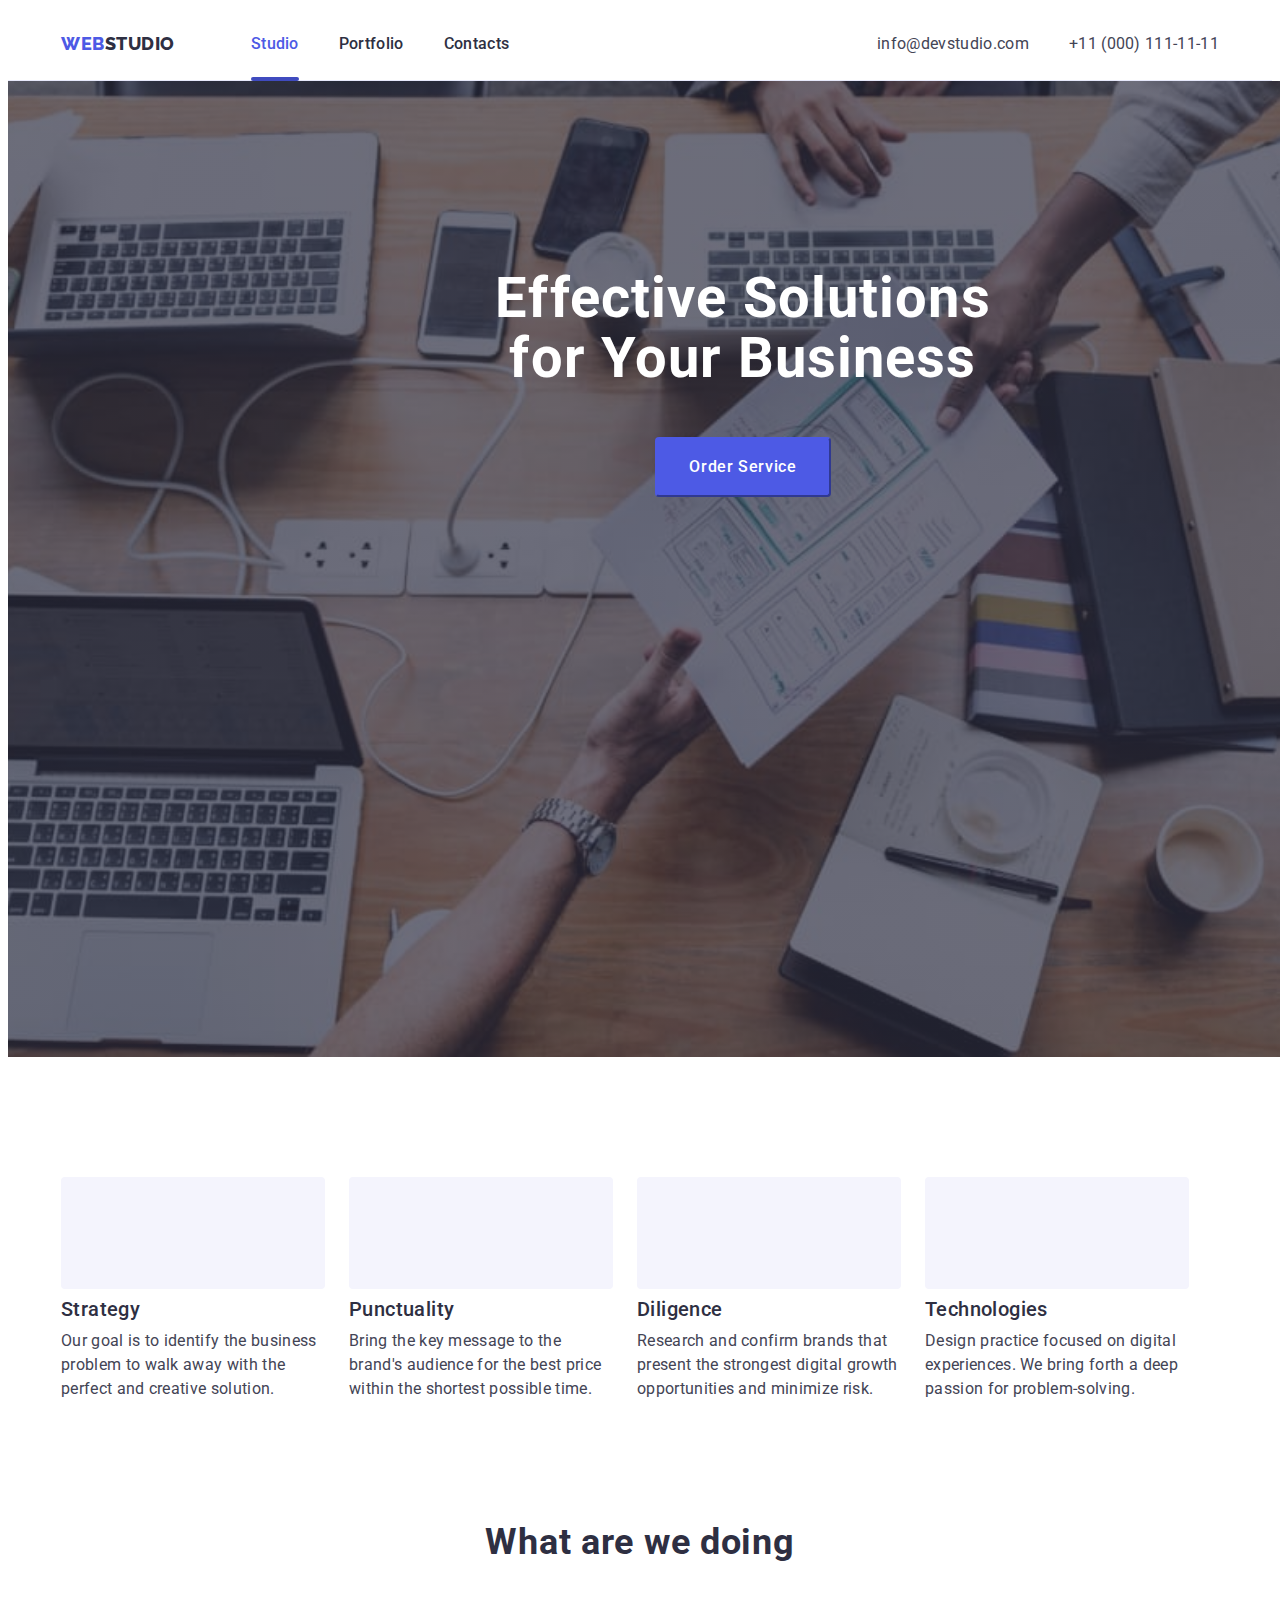
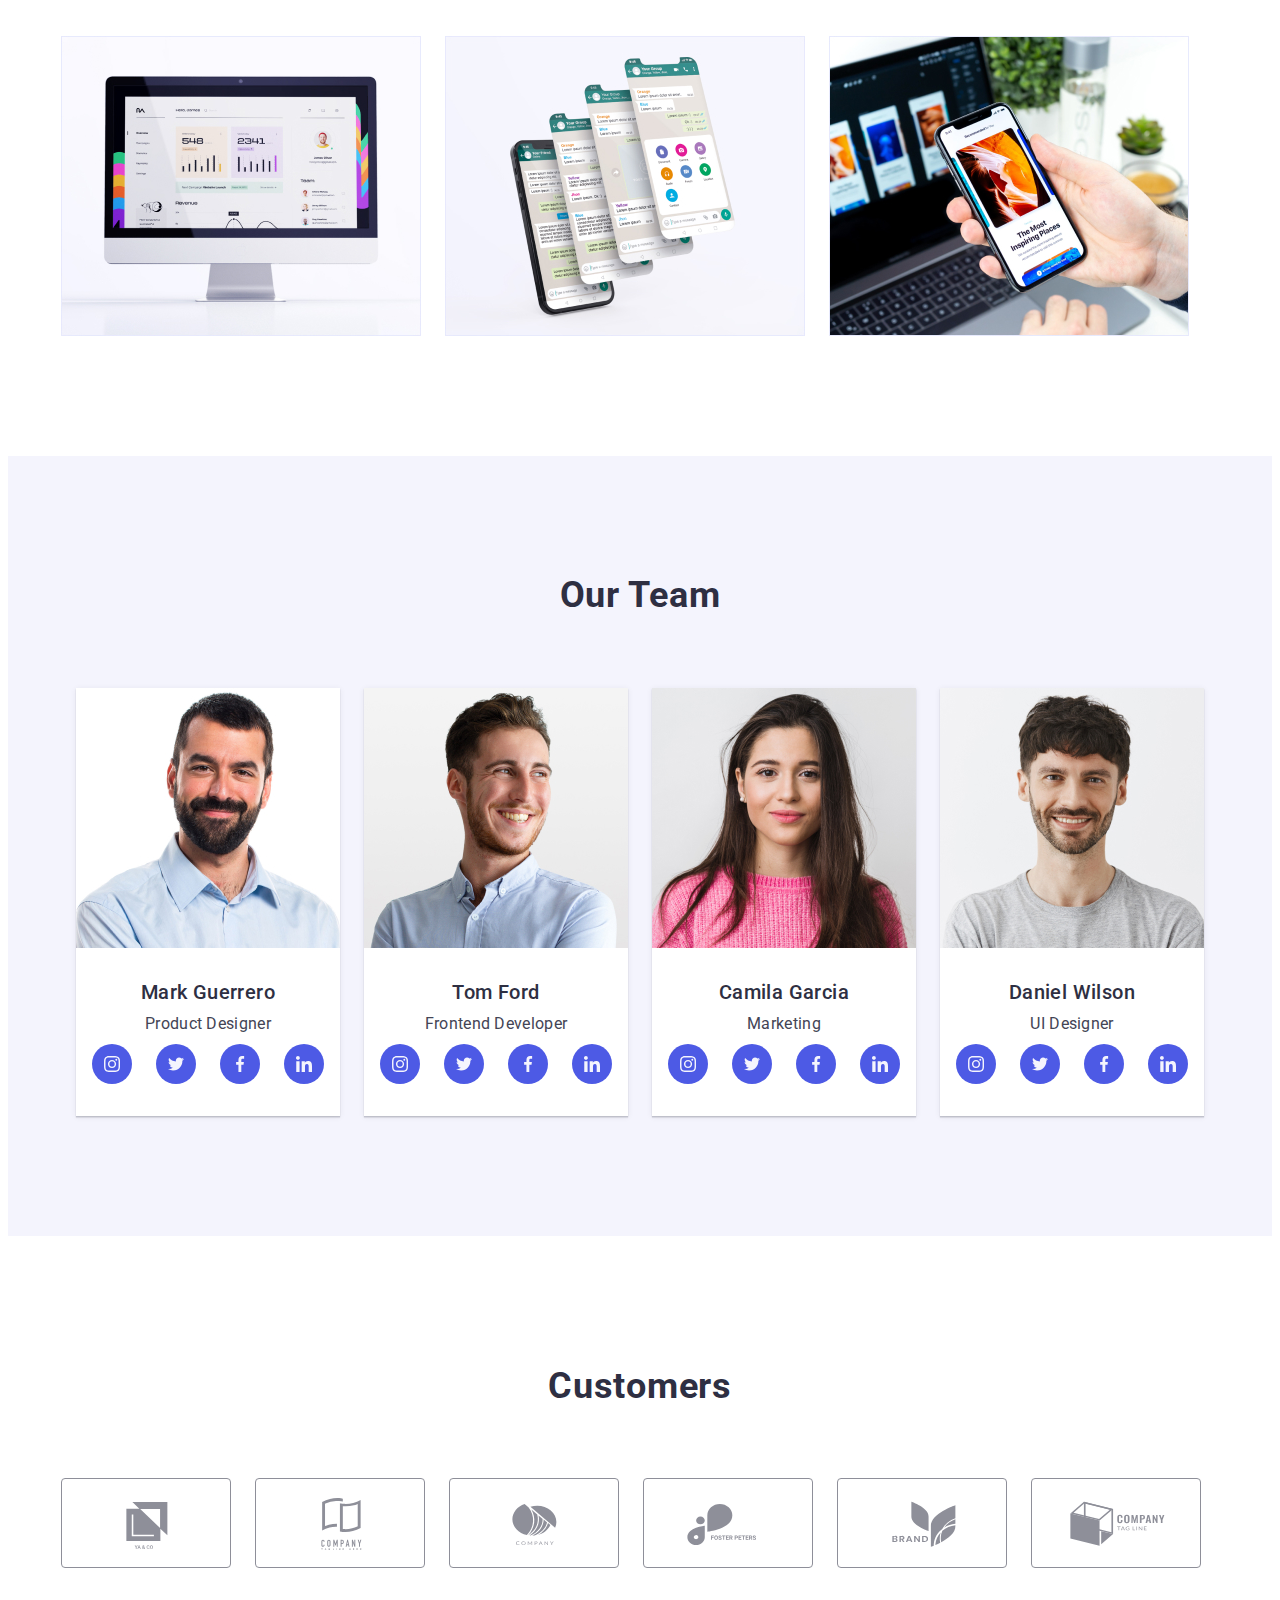
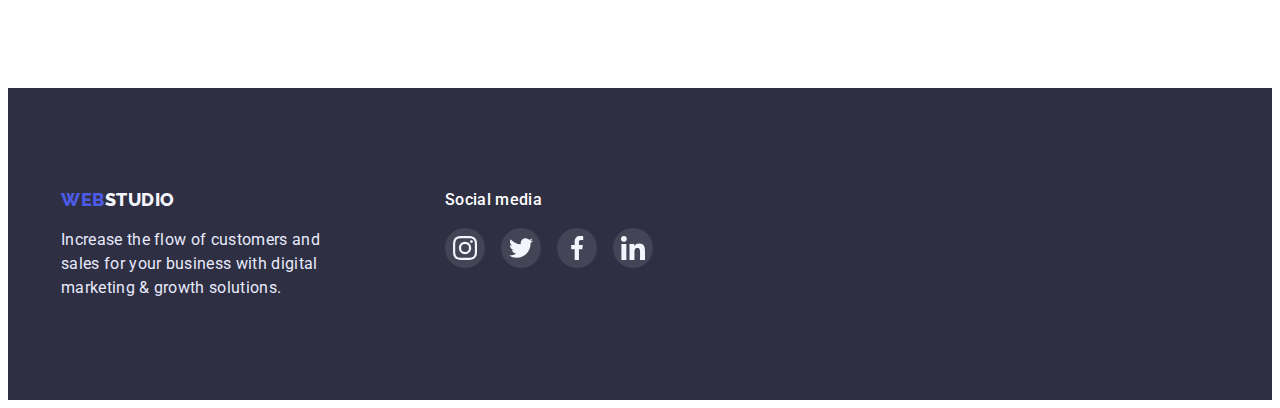
==== commit f2328761: "modal" ====
--- a/index.html
+++ b/index.html
@@ -17,7 +17,7 @@
         <nav class="header-navigation">
             <a href="./index.html" class="logo"><span class="accent">Web</span>Studio</a>
             <ul class="nav-list list">
-                <li><a href="./images/Contacts.jpg" class="header-nav current">Studio</a></li>
+                <li><a href="./images/Contacts.jpg" class="header-nav current position">Studio</a></li>
                 <li><a href="./portfolio.html" class="header-nav">Portfolio</a></li>
                 <li><a href="./images/Contacts.jpg" class="header-nav">Contacts</a></li>
             </ul>
@@ -32,9 +32,9 @@
     </header>
     <main>
         <section class="section-title">
-            <div class="container">
+            <div class="container hero-container">
             <h1 class="hero-title"> Effective Solutions for Your Business </h1>
-            <button type="button" class="hero-button">Order Service</button>
+            <button data-modal-open type="button" class="hero-button">Order Service</button>
             </div>
         </section>
         </section>
@@ -43,23 +43,43 @@
             <h2 class="visually-hidden">Advantages of WebStudio</h2>
             <ul class="list advantages-list">
                 <li class="container-item">
+                    <div class="webstudio-picture">
+                    <svg class="webstudio-icon" width="64" height="64">
+                        <use href="./images/symbol-defs-astronaut.svg#icon-antenna-1"></use>
+                    </svg>
+                </div>
                     <h3 class="hero-sub-title">Strategy</h3>
                     <p class="paragraph-title">Our goal is to identify the business problem to walk away with the perfect and creative solution.
                     </p>
                 </li>
                 <li class="container-item">
+                    <div class="webstudio-picture">
+                        <svg class="webstudio-icon" width="64" height="64">
+                            <use href="./images/symbol-defs-astronaut.svg#icon-clock-1"></use>
+                        </svg>
+                    </div>
                     <h3 class="hero-sub-title">Punctuality</h3>
-                    <p paragraph-title>Bring the key message to the brand's audience for the best price within the shortest possible
+                    <p class="paragraph-title">Bring the key message to the brand's audience for the best price within the shortest possible
                         time.</p>
                 </li>
                 <li class="container-item">
+                    <div class="webstudio-picture">
+                        <svg class="webstudio-icon" width="64" height="64">
+                            <use href="./images/symbol-defs-astronaut.svg#icon-diagram-1"></use>
+                        </svg>
+                    </div>
                     <h3 class="hero-sub-title">Diligence</h3>
-                    <p paragraph-title>Research and confirm brands that present the strongest digital growth opportunities and minimize
+                    <p class="paragraph-title">Research and confirm brands that present the strongest digital growth opportunities and minimize
                         risk.</p>
                 </li>
                 <li class="container-item">
+                    <div class="webstudio-picture">
+                        <svg class="webstudio-icon" width="64" height="64">
+                            <use href="./images/symbol-defs-astronaut.svg#icon-astronaut-1"></use>
+                        </svg>
+                    </div>
                     <h3 class="hero-sub-title">Technologies</h3>
-                    <p paragraph-title>Design practice focused on digital experiences. We bring forth a deep passion for
+                    <p class="paragraph-title">Design practice focused on digital experiences. We bring forth a deep passion for
                         problem-solving.</p>
                 </li>
             </ul>
@@ -86,16 +106,16 @@
                     <h3 class="team-item">Mark Guerrero</h3>
                     <p class="team-position">Product Designer</p>
                     <ul class="list team-social-list">
-                        <li class="team-social-item"><a href="" class="team-social-link link"> <svg width="16" height="16">
+                        <li class="team-social-item"><a href="" class="team-social-link link"> <svg class="social-icon-color" width="16" height="16">
                             <use href="./images/icons.svg#icon-instagram-2"></use>
                         </svg></a></li>
-                        <li class="team-social-item"><a href="" class="team-social-link link"> <svg width="16" height="16">
+                        <li class="team-social-item"><a href="" class="team-social-link link"> <svg class="social-icon-color" width="16" height="16">
                             <use href="./images/icons.svg#icon-twitter-1"></use>
                         </svg></a></li>
-                        <li class="team-social-item"><a href="" class="team-social-link link"> <svg width="16" height="16">
+                        <li class="team-social-item"><a href="" class="team-social-link link"> <svg class="social-icon-color" width="16" height="16">
                             <use href="./images/icons.svg#icon-facebook-1"></use>
                         </svg></a></li>
-                        <li class="team-social-item"><a href="" class="team-social-link link"> <svg width="16" height="16">
+                        <li class="team-social-item"><a href="" class="team-social-link link"> <svg class="social-icon-color" width="16" height="16">
                             <use href="./images/icons.svg#icon-linkedin-1"></use>
                         </svg></a></li>
                     </ul>
@@ -178,29 +198,52 @@
                     </a>
                 </li>
                 <li class="company-list-item">
-                    <a class="company-icon-link link" href></a>
-                </li>
-                <li class="company-list-item">
-                    <a class="company-icon-link link" href></a>
-                </li>
-                <li class="company-list-item">
-                    <a class="company-icon-link link" href></a>
-                </li>
-                <li class="company-list-item">
-                    <a class="company-icon-link link" href></a>
-                </li>
-                <li class="company-list-item">
-                    <a class="company-icon-link link" href></a>
+                    <a class="company-icon-link link" href>
+                        <svg class="customers-item" width="104" height="56">
+                            <use class="use-icon" href="./images/companies.svg#icon-Logo-1"></use>
+                        </svg>
+                    </a>
+                </li>
+                <li class="company-list-item">
+                    <a class="company-icon-link link" href>
+                        <svg class="customers-item" width="104" height="56">
+                            <use class="use-icon" href="./images/companies.svg#icon-Logo-2"></use>
+                        </svg>
+                    </a>
+                </li>
+                <li class="company-list-item">
+                    <a class="company-icon-link link" href>
+                        <svg class="customers-item" width="104" height="56">
+                            <use class="use-icon" href="./images/companies.svg#icon-Logo-3"></use>
+                        </svg>
+                    </a>
+                </li>
+                <li class="company-list-item">
+                    <a class="company-icon-link link" href>
+                        <svg class="customers-item" width="104" height="56">
+                            <use class="use-icon" href="./images/companies.svg#icon-Logo-4"></use>
+                        </svg>
+                    </a>
+                </li>
+                <li class="company-list-item">
+                    <a class="company-icon-link link" href>
+                        <svg class="customers-item" width="104" height="56">
+                            <use class="use-icon" href="./images/companies.svg#icon-Logo-5"></use>
+                        </svg>
+                    </a>
                 </li>
             </ul>
             </div>
         </section>
     </main>
     <footer class="footer">
-        <div class="container footer-list">
+        <div class="container footer-container">
+            <div class="webstudio-logo">
         <a href="./index.html" class="logo-footer"><span class="accent">Web</span>Studio</a>
         <p class="footer-paragraph">Increase the flow of customers and sales for your business with digital marketing & growth solutions.</p>
-            <h4 class="media-title">Social media</h4>
+    </div>
+           <div class="soc-media">
+            <strong class="media-title">Social media</strong>
         <ul class="list footer-social-list">
             <li class="footer-social-item"><a href="" class="footer-social-link link"> <svg width="24" height="24">
                 <use href="./images/icons.svg#icon-instagram-2"></use>
@@ -215,7 +258,51 @@
                 <use href="./images/icons.svg#icon-linkedin-1"></use>
             </svg></a></li>
         </ul>
+    </div>
         </div>
     </footer>
+    <div class="backdrop is-hidden" data-modal>
+        <div class="modal">
+            <button type="button" class="modal-close" data-modal-close>
+                <svg class="modal-close-icon" width="8" height="8">
+                <use href="./images/symbol-defs-close.svg#icon-close-black"></use>
+            </svg></button>
+            <p class="modal-title">Leave your contacts and we will call you back</p>
+            <form class="modal-form">
+                <label class="modal-label">
+                    <span class="modal-field">
+                    <span class="input-title">Name</span>
+                    <input type="text" name="user-name" class="modal-input">
+                    <svg class="modal-icon" width="18" height="24">
+                        <use href="./images/symbol-defs (moda).svg#icon-person-black-18dp-1-1"></use>
+                    </svg>
+                </span>
+                </label>
+                <label class="modal-label">
+                    <span class="modal-field">
+                    <span class="input-title">Phone</span>
+                    <input type="text" name="user-phone" class="modal-input">
+                    <svg class="modal-icon" width="18" height="24">
+                        <use href="./images/symbol-defs (moda).svg#icon-phone-black-18dp-1"></use>
+                    </svg>  
+                </span>
+                </label>
+                <label class="modal-label">
+                    <span class="modal-field">
+                    <span class="input-title">Email</span>
+                    <input type="text" name="user-email" class="modal-input">
+                    <svg class="modal-icon" width="18" height="24">
+                        <use href="./images/symbol-defs (moda).svg#icon-email-black-18dp-1"></use>
+                    </svg>
+                </span>  
+                </label>
+                <label class="modal-label"><span class="input-title">Comment</span>
+                    <textarea name="input-text" id="input-text" class="modal-message" placeholder="Text input"></textarea>
+                </label>
+                <button type="submit">Send</button>
+            </form>
+        </div>
+    </div>
+    <script src="./js/modal.js"></script>
 </body>
 </html>--- a/css/styles.css
+++ b/css/styles.css
@@ -40,11 +40,17 @@
 
 .header-nav {
     text-decoration: none;
+    transition-property: var(--accent-color);
+    transition-duration: 250ms;
+    transition-timing-function: cubic-bezier(0.4, 0, 0.2, 1);
 }
 
 
 .header-mail {
     text-decoration: none;
+    transition-property: var(--accent-color);
+    transition-duration: 250ms;
+    transition-timing-function: cubic-bezier(0.4, 0, 0.2, 1);
 }
 
 .header-mail:hover, .header-mail:focus {
@@ -54,6 +60,13 @@
 
 .header-tel{
     text-decoration: none;
+    transition-property: var(--accent-color);
+    transition-duration: 250ms;
+    transition-timing-function: cubic-bezier(0.4, 0, 0.2, 1);
+}
+
+.header-tel:hover, .header-tel:focus {
+    color: var(--accent-color);
 }
 
 .list {
@@ -82,6 +95,24 @@
 
 .header-nav.current{
     color: var(--accent-color);
+}
+
+
+.position {
+    position: relative;
+    
+}
+
+.header-nav.current::after{
+content: '';
+position: absolute;
+width: 100%;
+height: 4px;
+left: 0px;
+top: 48px;
+background: #404BBF;
+border-radius: 2px;
+margin-top:-5px;
 }
 
 .header-mail {
@@ -111,18 +142,25 @@
 padding: 12px 24px;
 border: 1px solid #E7E9FC;
 border-radius: 4px;
+transition-property: var(--accent-color);
+transition-duration: 250ms;
+transition-timing-function: cubic-bezier(0.4, 0, 0.2, 1);
 }
 
 .list-button:hover, .list-button:focus{
     background-color: var(--accent-color);
     color:var(--hero-text-color) ;
     padding: 12px 24px;
+    box-shadow: 0px 3px 1px rgba(0, 0, 0, 0.1), 0px 2px 1px rgba(0, 0, 0, 0.08), 0px 2px 2px rgba(0, 0, 0, 0.12);
+    border-color: transparent;
 }
 
 .list-button.primary{
     color:var(--hero-text-color);
     background-color: var(--primary-button-color);
     padding: 12px 24px;
+    box-shadow: 0px 3px 1px rgba(0, 0, 0, 0.1), 0px 2px 1px rgba(0, 0, 0, 0.08), 0px 2px 2px rgba(0, 0, 0, 0.12);
+    border-color: transparent;
 }
 
 
@@ -139,6 +177,10 @@
    clip: rect(0 0 0 0);
    clip-path: inset(50%);
    margin: -1px;
+}
+
+a {
+    text-decoration: none;
 }
 
 .range-list-title {
@@ -234,10 +276,13 @@
 border-radius: 4px;
 border-color: var(--accent-color);
 border-right-color: var(--accent-color);
-}
-
-
-.section-title{
+transition-property: var(--accent-color);
+transition-duration: 250ms;
+transition-timing-function: cubic-bezier(0.4, 0, 0.2, 1);
+}
+
+
+.hero-container{
     min-width: 1440px;
     min-height: 600px;
     background-color: var(--primary-text-color);
@@ -253,6 +298,10 @@
 }
 
 
+.hero-container {
+
+}
+
 .hero-button:hover, .hero-button:focus{
     background-color: var(--primary-button-color);
     border-color:  var(--primary-button-color);
@@ -264,6 +313,7 @@
     line-height: 1.2;
     letter-spacing: 0.02em;
     margin-bottom: 8px;
+    margin-top: 8px;
 }
 
 .hero {
@@ -286,9 +336,12 @@
 }
 
 .paragraph-title{
-    font-weight: 400;
-    font-size: 16px;
-    letter-spacing: 0.02em;
+font-weight: 400;
+font-size: 16px;
+line-height: 1.5;
+letter-spacing: 0.02em;
+color: #434455;
+width: 264px;
     }
 
    .paragraph-title-issue{
@@ -364,20 +417,45 @@
 }
 
 .company-list-item {
-    display: flex;
     width: 168px;
     height: 88px;
     border: 1px solid #8e8f99;
     border-radius: 4px;
+    transition-property: #404bbf;
+    transition-duration: 250ms;
+    transition-timing-function: cubic-bezier(0.4, 0, 0.2, 1);
+}
+
+.company-list-item:is(:hover, :focus) {
+border-color: #404BBF;
 }
 
 .company-icon-link {
     display: flex;
     justify-content: center;
-    align-content: center;
+    align-items: center;
     width: 100%;
-    height: 100%;   
-}
+    height: 100%; 
+}
+
+.use-icon {
+    transition-duration: 250ms;
+    transition-timing-function: cubic-bezier(0.4, 0, 0.2, 1);
+}
+
+.use-icon {
+    fill: #8E8F99;
+}
+
+.company-icon-link:is(:hover, :focus) {
+    border-color: #404BBF;
+}
+
+.company-icon-link:is(:hover, :focus) .use-icon {
+    fill: #404BBF;
+}
+
+
 
 
 p, h1, h2, h3, h4, h5, h6 {
@@ -404,10 +482,6 @@
 }
 
 
-.advantages-list {
-    display: flex;
-}
-
 .monitor-list{
     display: flex;
     gap: 24px;
@@ -419,6 +493,7 @@
     padding-bottom: 120px;
 }
 
+
 .services-section {
     padding-bottom: 120px;
 }
@@ -429,9 +504,9 @@
     
 }
 .header {
-    border-bottom: 1px solid #E7E9FC;
     padding-top: 24px;
     padding-bottom: 24px;
+    border-bottom: 1px solid #E7E9FC;
 }
 
 .address-list {
@@ -450,19 +525,42 @@
 }
 
 .services-item {
-    border-bottom: 1px solid #E7E9FC;
-    border-right: 1px solid #E7E9FC;
-    border-left: 1px solid #E7E9FC;
+    border: 1px solid #E7E9FC;
     width: calc((100% - 48px) / 3);
-}
-
-.container-item{
-    margin-right: 24px;
-}
-
-.container-item:nth-child(3){
-    margin-right: 0;
-}
+    position: relative;
+}
+
+.services-item-unit{
+    display: block;
+    transition-duration: 250ms;
+    transition-timing-function: cubic-bezier(0.4, 0, 0.2, 1);
+}
+
+.services-item-unit:hover{
+    box-shadow: 0px 1px 6px rgba(46, 47, 66, 0.08);
+}
+
+.services-item-unit:focus{
+    box-shadow: 0px 1px 6px rgba(46, 47, 66, 0.08);
+}
+
+.advantages-list {
+    gap: 24px;
+    display: flex;
+}
+
+
+.webstudio-picture {
+    display: flex;
+    justify-content: center;
+    align-items: center;
+    width: 264px;
+    height: 112px;
+    background: #F4F4FD;
+    border-radius: 4px;
+}
+
+
 
 .team-item-wrap {
 display: flex;
@@ -473,12 +571,13 @@
 padding-bottom: 32px;
 gap: 8px;
 border-radius: 0px 0px 4px 4px;
-box-shadow: 0px 1px 6px rgba(46, 47, 66, 0.08), 0px 1px 1px rgba(46, 47, 66, 0.16), 0px 2px 1px rgba(46, 47, 66, 0.08);
-    
+  
 }
 
 .team-image-item{
     background-color: #FFFFFF;
+    box-shadow: 0px 1px 6px rgba(46, 47, 66, 0.08), 0px 1px 1px rgba(46, 47, 66, 0.16), 0px 2px 1px rgba(46, 47, 66, 0.08);
+  
 }
 
 .team-section {
@@ -506,10 +605,18 @@
     justify-content: center;
     align-items: center;
     background-color: var(--accent-color);
-    margin-bottom: 32px;
-    margin-top: 8px;
-}
-
+    transition-duration: 250ms;
+    transition-timing-function: cubic-bezier(0.4, 0, 0.2, 1);
+}
+
+
+.team-social-link:hover {
+    background-color: #404BBF;
+}
+
+.team-social-link:focus {
+    background-color: #404BBF;
+}
 
 
 .footer{
@@ -525,7 +632,6 @@
 letter-spacing: 0.02em;
 color: #FFFFFF;
 display: flex;
-justify-content: center;
 margin-bottom: 16px;
 }
 
@@ -549,13 +655,173 @@
     justify-content: center;
     align-items: center;
     background-color: rgba(255, 255, 255, 0.1);
-    margin-bottom: 130px;
-}
-
-
-
-
-
-
-
-
+    transition-duration: 250ms;
+    transition-timing-function: cubic-bezier(0.4, 0, 0.2, 1);
+}
+
+
+.footer-social-link:hover {
+    background-color: #31D0AA;
+}
+
+.footer-social-link:focus {
+    background-color: #31D0AA;
+}
+
+
+.footer-container {
+    display: flex;
+    justify-content: flex-start;
+    align-items: flex-start;
+    gap: 120px;
+}
+
+.backdrop {
+    position: fixed;
+    top: 0;
+    width: 100%;
+    height: 100%;
+    background-color:#2E2F4266;
+    transition: opacity 300ms linear, visibility 300ms linear;
+}
+
+.modal {
+    position: absolute;
+    top: 50%;
+    left: 50%;
+    transform: translate(-50%, -50%) rotate(360deg);
+    width: 408px;
+    min-height: 576px;
+    background-color: #FCFCFC;
+    border-radius: 4px;
+    box-shadow: 0px 1px 1px rgba(0, 0, 0, 0.14), 0px 1px 3px rgba(0, 0, 0, 0.12), 0px 2px 1px rgba(0, 0, 0, 0.2);
+    padding: 24px;
+    transition: transform 500ms linear;
+}
+
+.backdrop.is-hidden .modal {
+    transform: translate(-50%, -50%) rotate(0);
+}
+
+.modal-close {
+    width: 24px;
+    height: 24px;
+    border: 1px solid rgba(0, 0, 0, 0.1);
+    border-radius: 50%;
+    background-color: #E7E9FC;
+    cursor: pointer;
+    display: flex;
+    align-items: center;
+    justify-content: center;
+    margin-left: auto;
+    padding: 0;
+    margin-bottom: 24px;
+}
+
+.is-hidden {
+    opacity: 0;
+    visibility: hidden;
+    pointer-events: none;
+}
+
+.services-cover-text{
+position: absolute;
+top: 0;
+font-style: normal;
+font-weight: 400;
+font-size: 16px;
+line-height: 1.5;
+letter-spacing: 0.02em;
+color:#F4F4FD;
+background-color: #4D5AE5;
+padding: 40px 32px;
+height: 100%;
+transform: translateY(100%);
+transition: transform 300ms linear;
+}
+
+.services-cover-wrap {
+    position: relative;
+    overflow: hidden;
+}
+
+.services-item:hover .services-cover-text{
+transform: translateY(0);
+}
+
+.services-item:focus{
+    transform: translateY(0);
+}
+
+.modal-title {
+font-weight: 500;
+font-size: 16px;
+line-height: 1.5;
+color: #2E2F42;
+text-align: center;
+letter-spacing: 0.02em;
+margin-bottom: 16px;
+}
+
+.modal-input {
+width: 360px;
+height: 58px;
+background: #FCFCFC;
+border: 1px solid rgba(33, 33, 33, 0.2);
+border-radius: 4px;
+margin-bottom: 8px;
+font-weight: 400;
+font-size: 12px;
+line-height: 1.16px;
+letter-spacing: 0.04em;
+color: #8E8F99;
+padding-left: 38px;
+outline: transparent;
+transition-duration: 250ms;
+transition-timing-function: cubic-bezier(0.4, 0, 0.2, 1);
+}
+
+.input-title {
+font-weight: 400;
+font-size: 12px;
+line-height: 1.16;
+display: inline-block;
+margin-bottom: 4px;
+letter-spacing: 0.04em;
+color: #8E8F99;
+}
+
+.modal-field{
+    position: relative;
+}
+
+.modal-icon {
+    position: absolute;
+    left: 16px;
+    top: 50px;
+    transform: translatey(-50%);
+    transition-duration: 250ms;
+    transition-timing-function: cubic-bezier(0.4, 0, 0.2, 1);
+}
+
+.modal-input:focus {
+    border-color:var(--accent-color);
+}
+
+.modal-input:focus + .modal-icon {
+    fill: var(--accent-color);
+}
+
+.modal-message{
+    width: 360px;
+    height: 120px;
+    font-weight: 400;
+    font-size: 12px;
+    line-height: 14px;
+    letter-spacing: 0.04em;
+    color: rgba(117, 117, 117, 0.5);
+    padding:8px 16px;
+    resize: none;
+    border: 1px solid rgba(33, 33, 33, 0.2);
+    border-radius: 4px;
+}
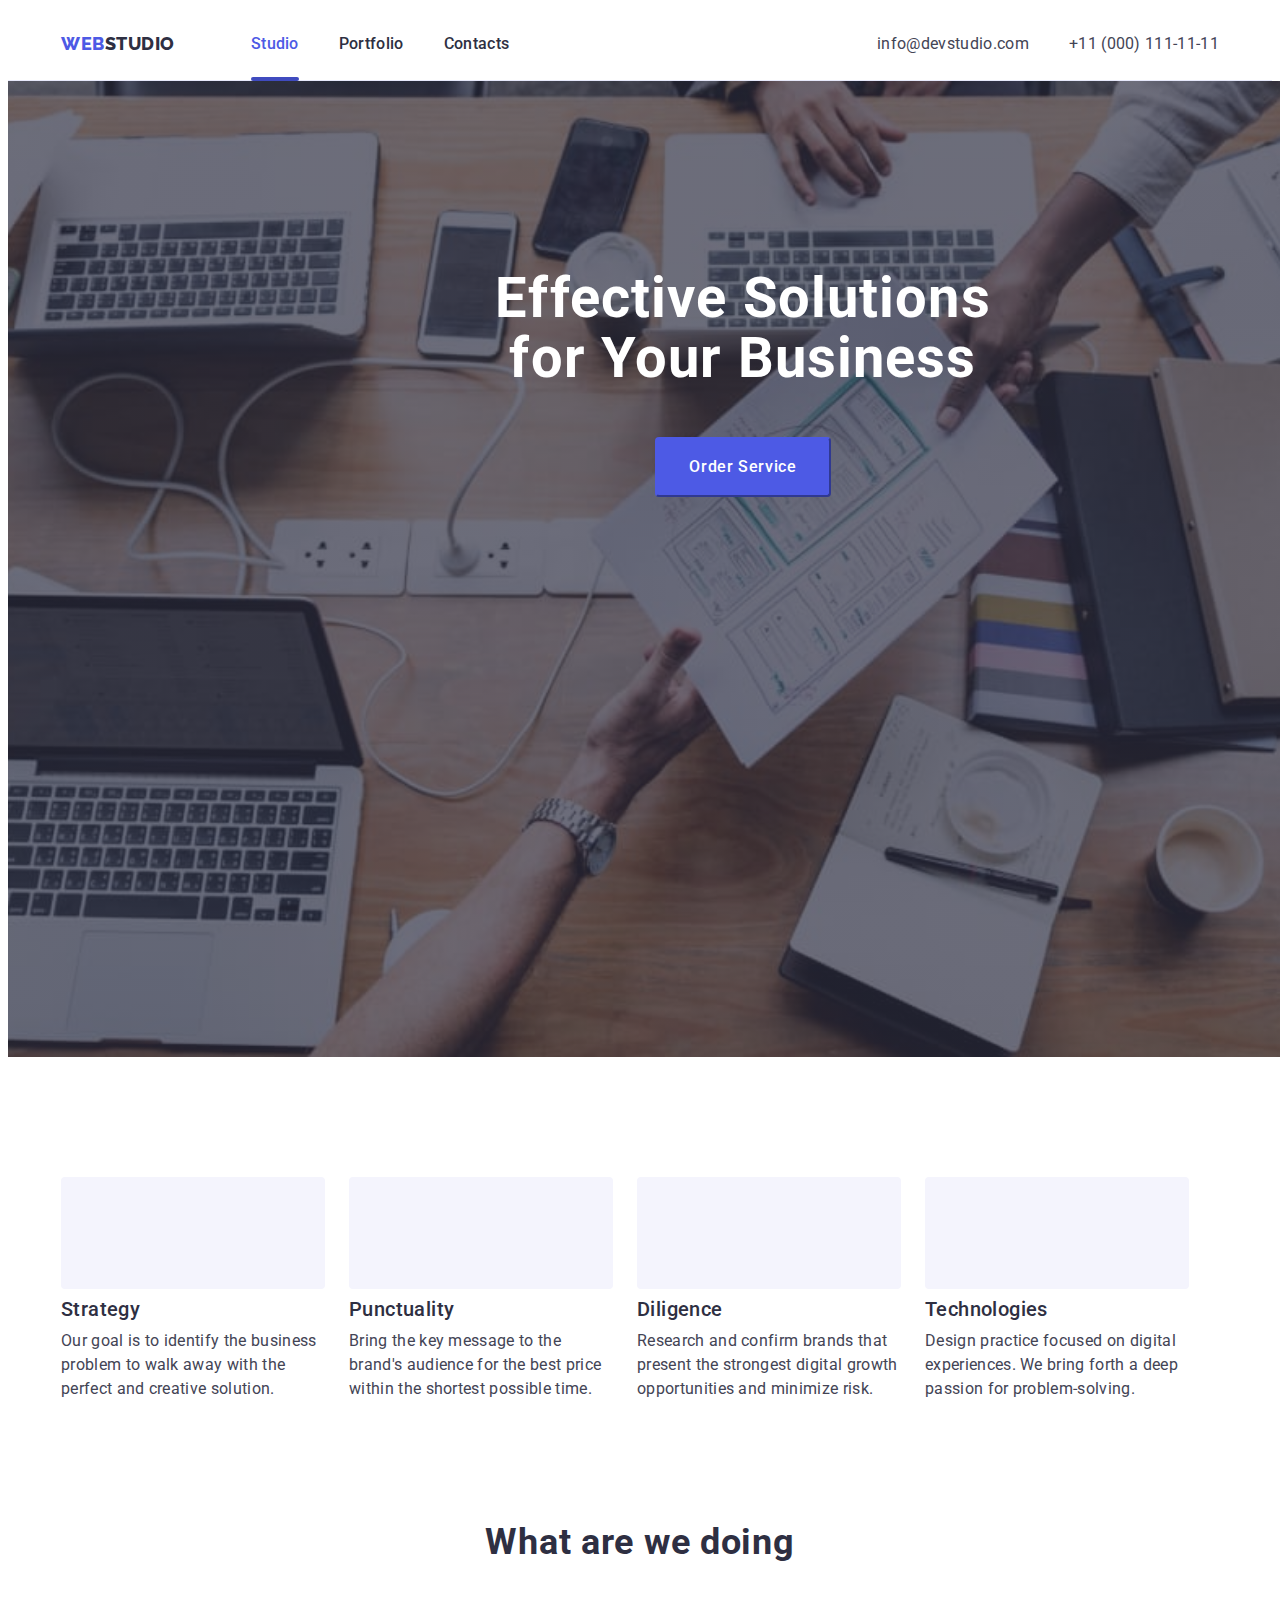
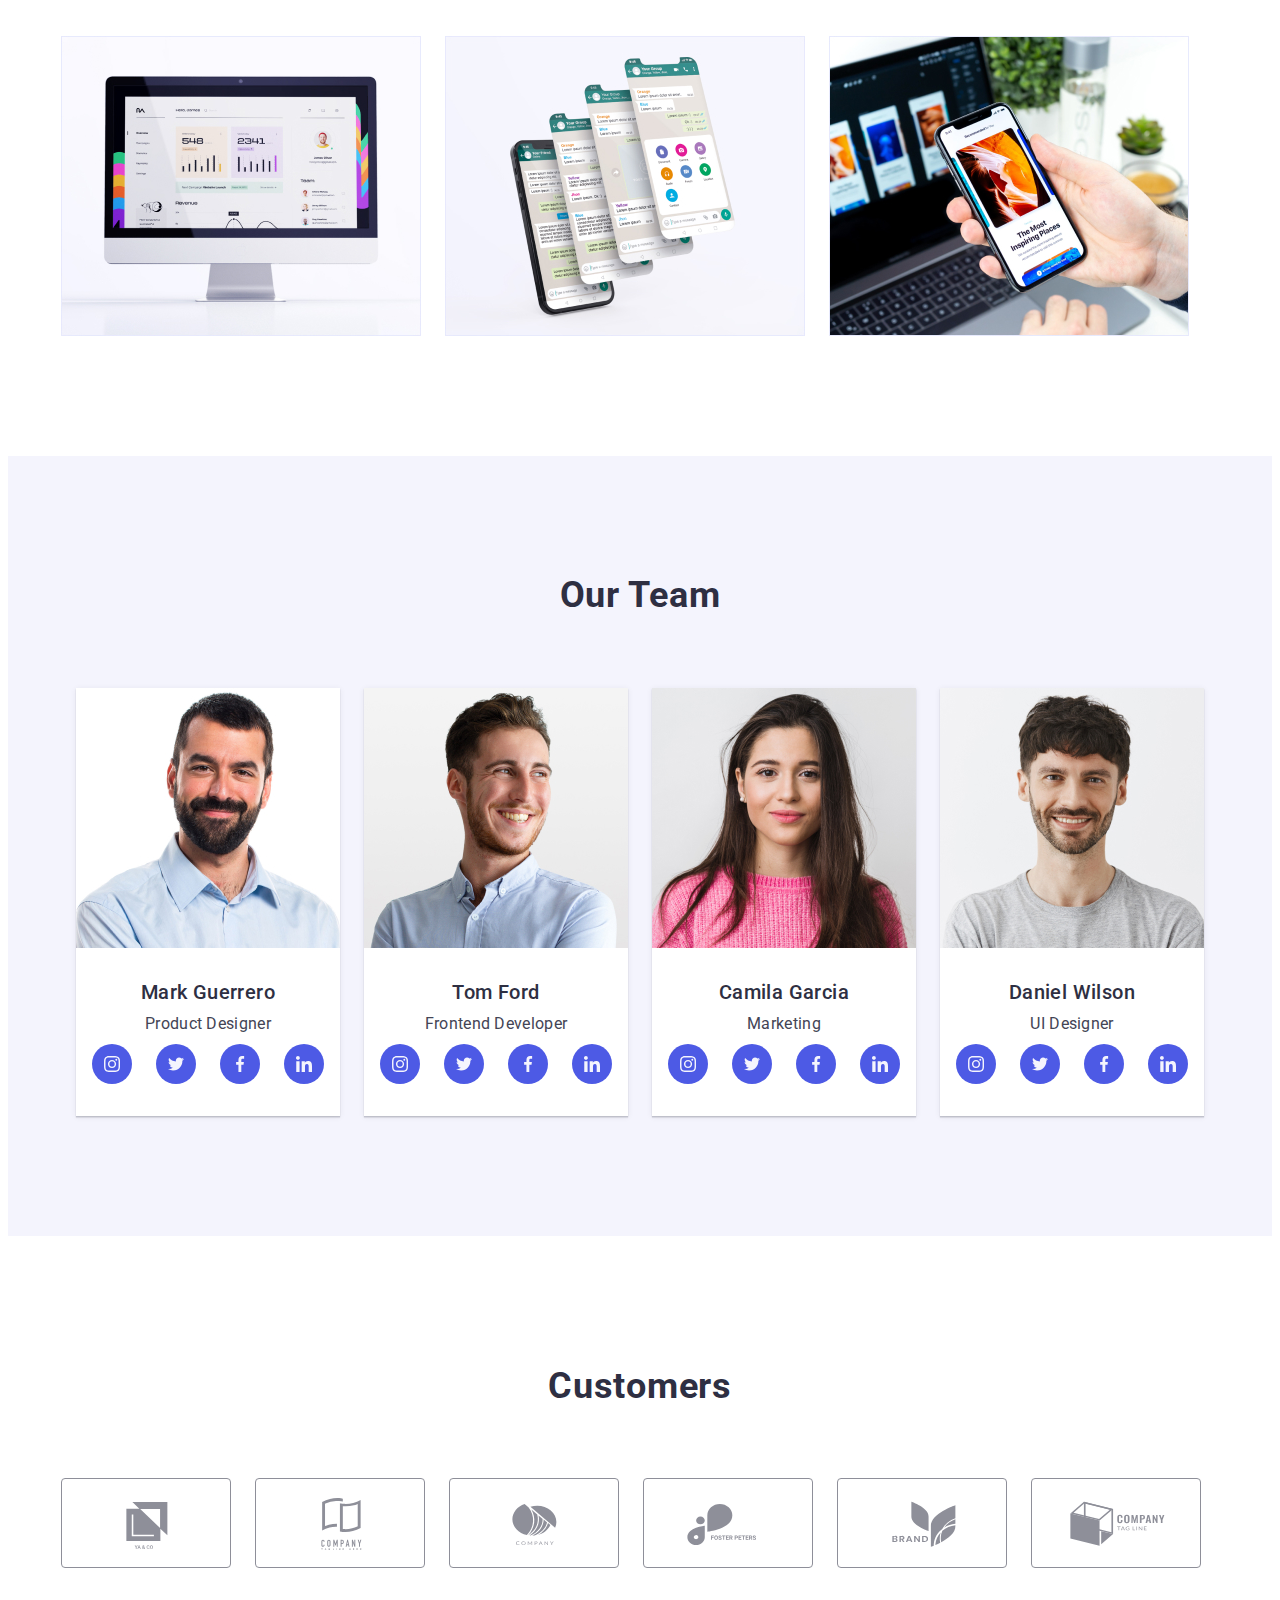
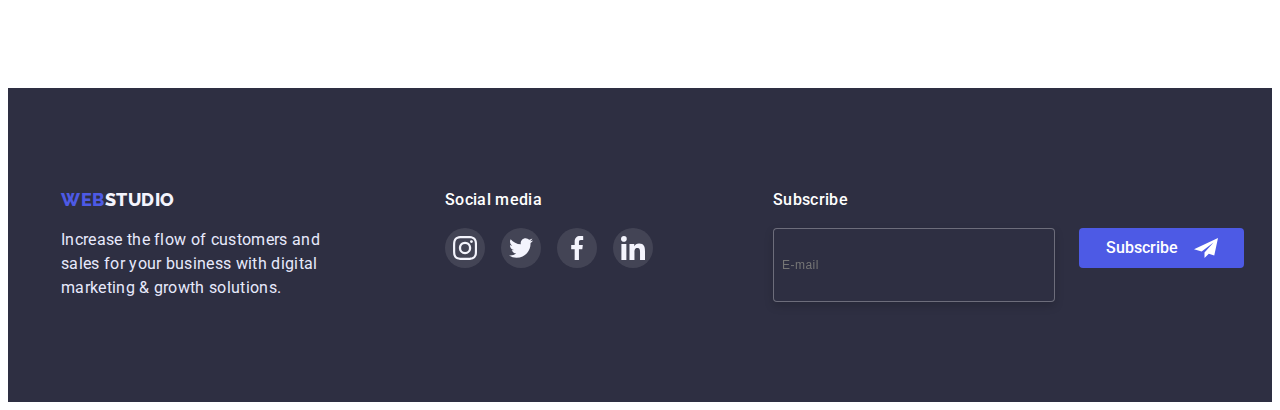
==== commit 2e3dfef5: "Modal Window Inputs" ====
--- a/index.html
+++ b/index.html
@@ -259,7 +259,15 @@
             </svg></a></li>
         </ul>
     </div>
-        </div>
+    <div class="subscribe-wrap">
+        <div class="title-wrap">
+        <strong class="media-title">Subscribe</strong>
+        <input type="email" placeholder="E-mail" name="subscribe" class="email-footer">
+    </div>
+        <button type="submit" class="footer-button">Subscribe <svg width="24px" height="24">
+            <use class="frame-icon" href="./images/symbol-defs (moda).svg#icon-Frame-3-1"></svg></button>
+    </div>
+    </div> 
     </footer>
     <div class="backdrop is-hidden" data-modal>
         <div class="modal">
@@ -299,7 +307,12 @@
                 <label class="modal-label"><span class="input-title">Comment</span>
                     <textarea name="input-text" id="input-text" class="modal-message" placeholder="Text input"></textarea>
                 </label>
-                <button type="submit">Send</button>
+
+                <div class="modal-field check-box">
+                    <input type="checkbox" id="policy" value="true" class="input-check visually-hidden" required>
+                    <label for="policy" class="check-text">I accept the terms and conditions of the <a class="policy-link link" href="">Privacy Policy</a></label>
+                    </div>
+                <button class="modal-button" type="submit">Send</button>
             </form>
         </div>
     </div>
--- a/css/styles.css
+++ b/css/styles.css
@@ -177,10 +177,6 @@
    clip: rect(0 0 0 0);
    clip-path: inset(50%);
    margin: -1px;
-}
-
-a {
-    text-decoration: none;
 }
 
 .range-list-title {
@@ -534,6 +530,7 @@
     display: block;
     transition-duration: 250ms;
     transition-timing-function: cubic-bezier(0.4, 0, 0.2, 1);
+    text-decoration: none;
 }
 
 .services-item-unit:hover{
@@ -716,6 +713,20 @@
     margin-left: auto;
     padding: 0;
     margin-bottom: 24px;
+    transition-duration: 250ms;
+    transition-timing-function: cubic-bezier(0.4, 0, 0.2, 1);
+}
+
+.modal-close:hover{
+    background: #404BBF;
+border: 1px solid rgba(0, 0, 0, 0.1);
+fill: #E7E9FC;
+}
+
+.modal-close:focus{
+    background: #404BBF;
+border: 1px solid rgba(0, 0, 0, 0.1);
+fill: #E7E9FC;
 }
 
 .is-hidden {
@@ -824,4 +835,138 @@
     resize: none;
     border: 1px solid rgba(33, 33, 33, 0.2);
     border-radius: 4px;
-}
+    margin-bottom: 16px;
+    
+}
+
+.modal-message:focus{
+    border-color: var(--accent-color);
+    outline: none;
+    transition-duration: 250ms;
+    transition-timing-function: cubic-bezier(0.4, 0, 0.2, 1);
+}
+
+
+.modal-label{
+    position: relative;
+}
+
+.modal-button{
+    display: flex;
+    align-items: center;
+    justify-content:center;
+    margin: 0 auto;
+    cursor: pointer;
+    letter-spacing: 0.04em;
+    font-family: inherit;
+    font-weight: 500;
+    font-size: 16px;
+    line-height: 1.5;
+    padding: 16px 32px;
+    background: #4D5AE5;
+    color: #FFFFFF;
+    box-shadow: 0px 4px 4px rgba(0, 0, 0, 0.15);
+    border-radius: 4px;
+    width: 169px;
+    height: 56px;
+    border-color: transparent;
+    transition-duration: 250ms;
+    transition-timing-function: cubic-bezier(0.4, 0, 0.2, 1);
+}
+
+
+.modal-button:hover {
+    background-color: #404BBF;
+}
+
+.check-text {
+    font-weight: 400;
+font-size: 12px;
+line-height: 1.16;
+letter-spacing: 0.04em;
+color: #757575;
+display: flex;
+align-items: flex-end;
+}
+
+.check-text::before {
+    content: '';
+    width: 16px;
+    height: 16px;
+    border: 1.25px solid #2E2F42;
+    border-radius: 2px;
+    margin-right: 8px;
+}
+
+.input-check:checked + .check-text::before {
+    background-color: #404BBF;
+    border: none;
+    background-image: url(../images/check.svg);
+    background-repeat: no-repeat;
+    background-position: center;
+}
+
+.input-check:focus + .check-text::before {
+    border-color:#404BBF;
+}
+
+.check-box {
+    margin-bottom: 24px;
+}
+
+.policy-link {
+    padding-left: 4px;
+}
+
+.email-footer {
+    font-weight: 400;
+font-size: 12px;
+line-height: 2;
+letter-spacing: 0.04em;
+color: rgba(255, 255, 255, 0.6);
+border: 1px solid rgba(255, 255, 255, 0.3);
+filter: drop-shadow(0px 4px 4px rgba(0, 0, 0, 0.15));
+border-radius: 4px;
+Width:264px;
+Height:40px;
+background-color: #2E2F42;
+padding: 16px 8px;
+}
+
+.footer-button {
+    padding: 8px 24px;
+    background-color: #4D5AE5;
+    color: #FFFFFF;
+    font-family:inherit;
+    font-style: normal;
+    font-weight: 500;
+    font-size: 16px;
+    line-height: 1.5;
+    border-radius: 4px;
+    border-color: transparent;
+    min-width: 165px;
+    height: 40px;
+    display: flex;
+    justify-content: center;
+    align-items: center;
+    gap: 16px;
+    transform: translateY(100%);
+    cursor: pointer;
+    transition-duration: 250ms;
+    transition-timing-function: cubic-bezier(0.4, 0, 0.2, 1);
+}
+
+.footer-button:hover, .footer-button:focus {
+    background-color: #404BBF;
+
+}
+
+.subscribe-wrap {
+    display: flex;
+    margin-left: auto;
+    gap: 24px;
+}
+
+
+
+
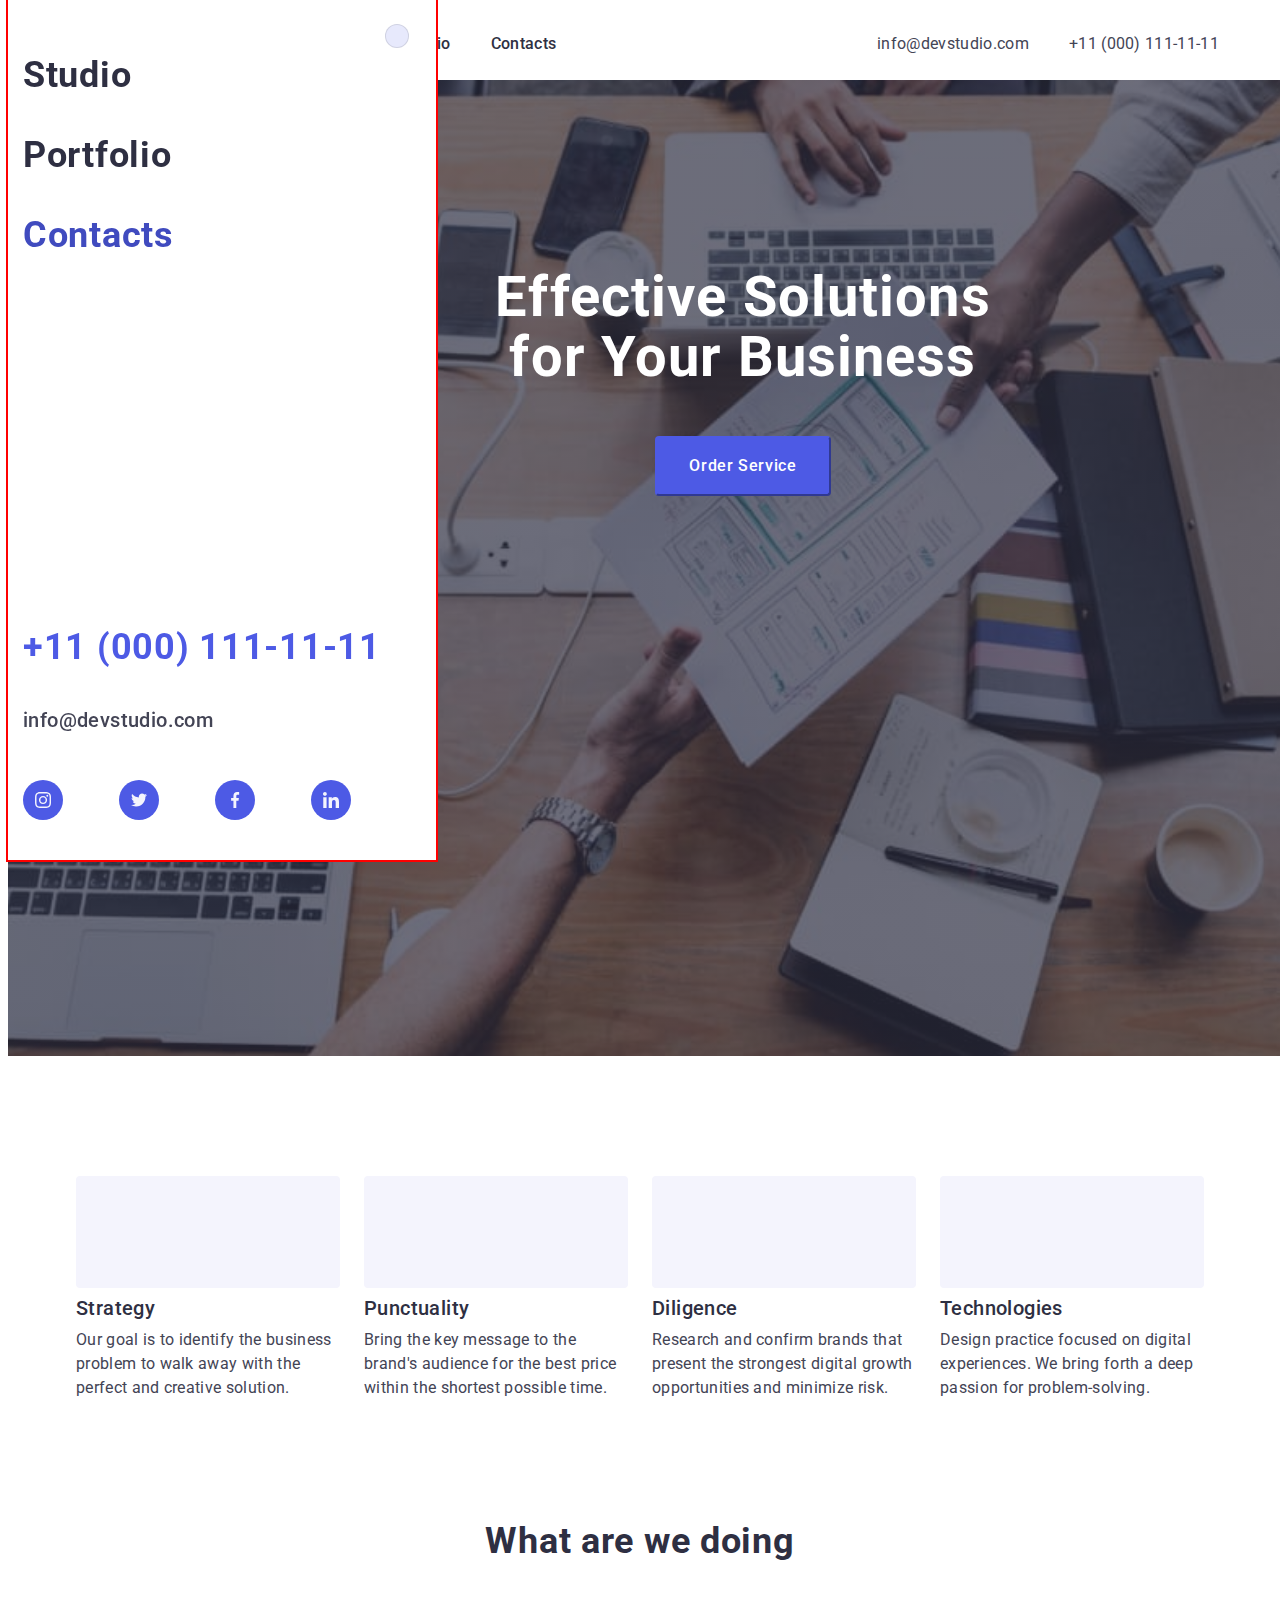
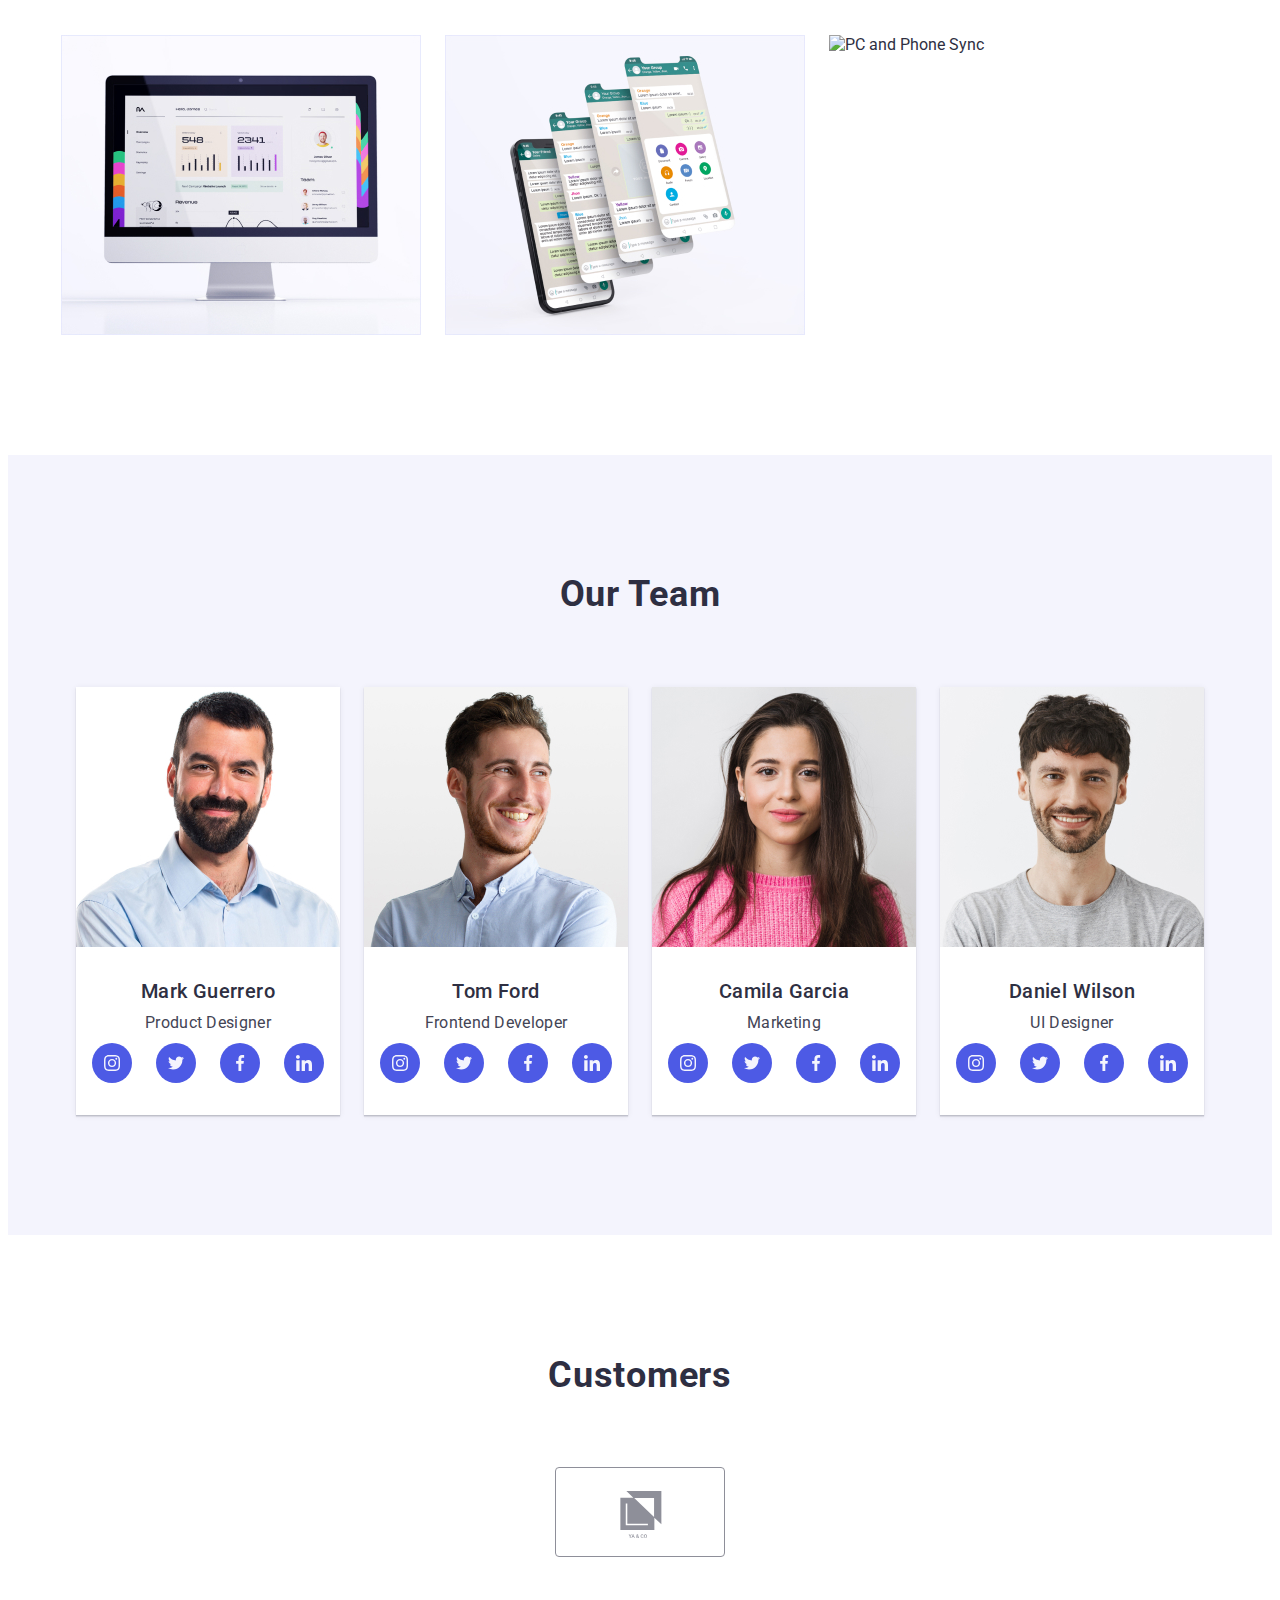
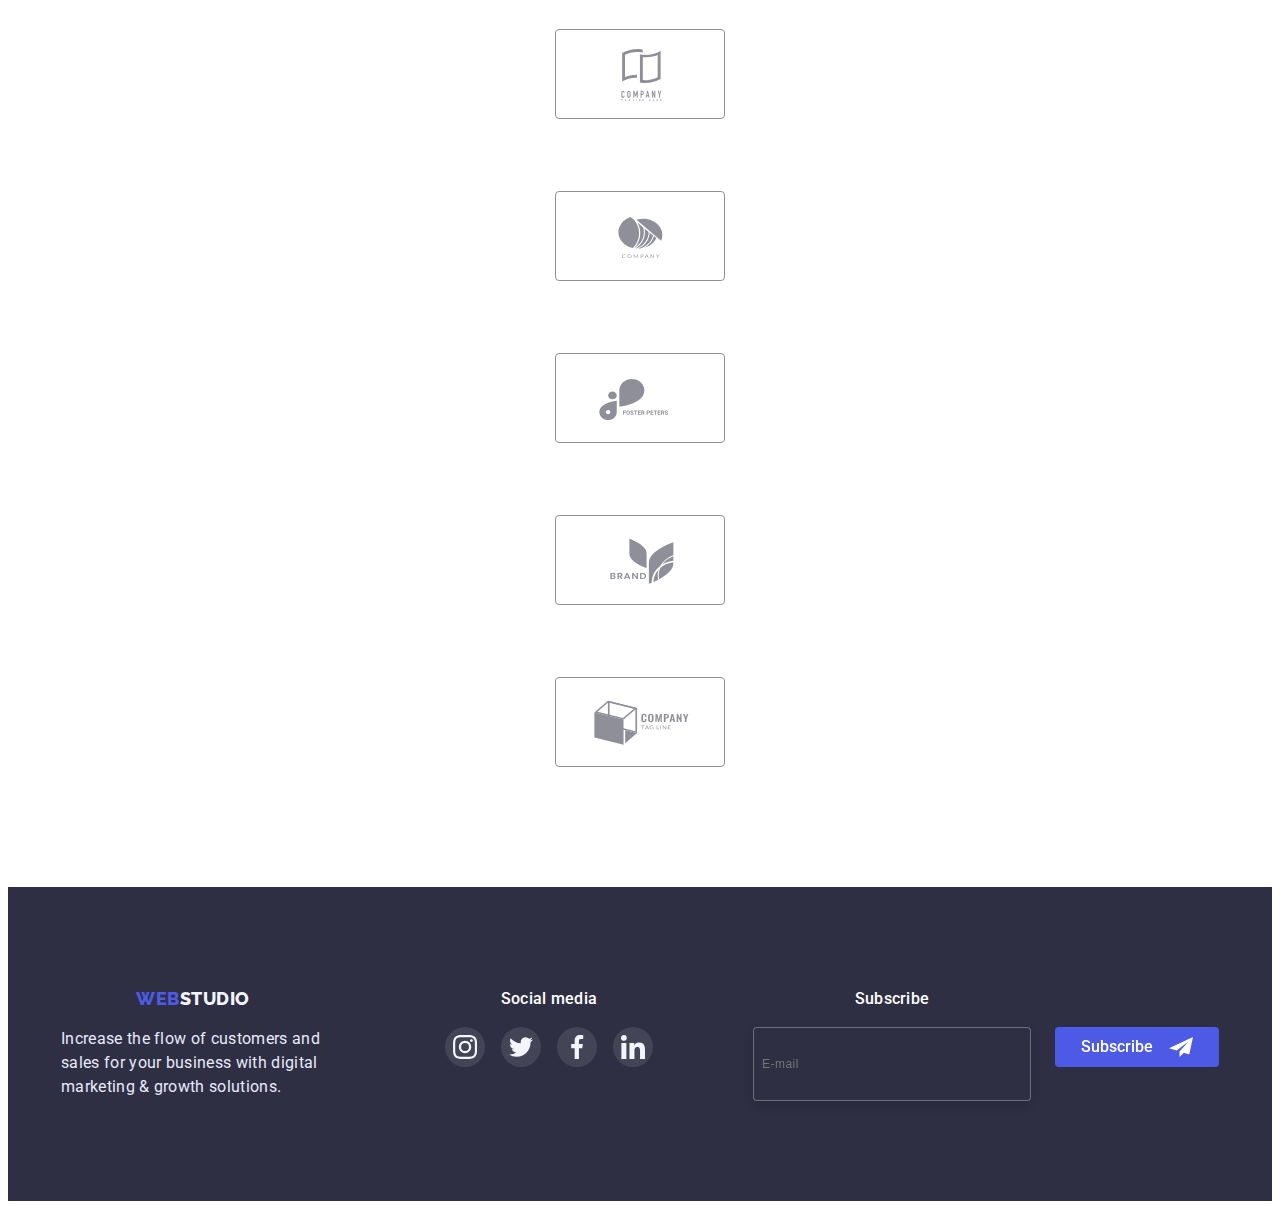
==== commit 59be2539: "Adaptive tortures" ====
--- a/index.html
+++ b/index.html
@@ -9,10 +9,13 @@
     <link href="https://fonts.googleapis.com/css2?family=Raleway:wght@800&family=Roboto:wght@400;500;700;900&display=swap" rel="stylesheet">
     <link rel="stylesheet" href="https://cdnjs.cloudflare.com/ajax/libs/modern-normalize/1.1.0/modern-normalize.min.css" integrity="sha512-wpPYUAdjBVSE4KJnH1VR1HeZfpl1ub8YT/NKx4PuQ5NmX2tKuGu6U/JRp5y+Y8XG2tV+wKQpNHVUX03MfMFn9Q==" crossorigin="anonymous" referrerpolicy="no-referrer" />
     <link rel="stylesheet" href="./css/styles.css">
+    <link rel="stylesheet" href="./css/mobile.css">
+    <link rel="stylesheet" href="./css/tablet.css">
+    <link rel="stylesheet" href="./css/desktop.css">
     <title>WebStudio</title>
 </head>
 <body>
-    <header class="header">
+   <header class="header">
         <div class="container container-nav">
         <nav class="header-navigation">
             <a href="./index.html" class="logo"><span class="accent">Web</span>Studio</a>
@@ -22,23 +25,63 @@
                 <li><a href="./images/Contacts.jpg" class="header-nav">Contacts</a></li>
             </ul>
         </nav>
-        <address>
+        <address class="address-wrap">
             <ul class="list address-list">
                 <li><a href="mailto:info@devstudio.com" class="header-mail">info@devstudio.com</a></li>
                 <li><a href="tel:+110001111111" class="header-tel">+11 (000) 111-11-11</a></li>
             </ul>
         </address>
         </div>
+        <button type="button" class="menu-open" data-menu-open>
+            <svg width="29" height="18">
+                <use href="./images/symbol-defs-close.svg#hamburger"></use>
+            </svg>
+        </button>
+        <div class="mob-menu" data-menu>
+            <div class="container">
+                <div>
+            <button type="button" class="mob-close" data-menu-close>
+                <svg class="modal-close-icon" width="8" height="8">
+                <use href="./images/symbol-defs-close.svg#icon-close-black"></use>
+            </svg></button>
+            <ul class="mob-list list">
+                <li class="mob-list-item"><a href="./images/Contacts.jpg" class="mob-nav">Studio</a></li>
+                <li class="mob-list-item"><a href="./portfolio.html" class="mob-nav">Portfolio</a></li>
+                <li class="mob-list-item"><a href="./images/Contacts.jpg" class="mob-nav current">Contacts</a></li>
+            </ul>
+        </div>
+        <div>
+            <ul class="list mob-address-list">
+                <li class="cell-tel"><a href="tel:+110001111111" class="mob-tel current">+11 (000) 111-11-11</a></li>
+                <li><a href="mailto:info@devstudio.com" class="mob-mail">info@devstudio.com</a></li>
+            </ul>
+            <ul class="list mob-social-list">
+                <li class="team-social-item"><a href="" class="team-social-link link"> <svg class="social-icon-color" width="16" height="16">
+                    <use href="./images/icons.svg#icon-instagram-2"></use>
+                </svg></a></li>
+                <li class="team-social-item"><a href="" class="team-social-link link"> <svg class="social-icon-color" width="16" height="16">
+                    <use href="./images/icons.svg#icon-twitter-1"></use>
+                </svg></a></li>
+                <li class="team-social-item"><a href="" class="team-social-link link"> <svg class="social-icon-color" width="16" height="16">
+                    <use href="./images/icons.svg#icon-facebook-1"></use>
+                </svg></a></li>
+                <li class="team-social-item"><a href="" class="team-social-link link"> <svg class="social-icon-color" width="16" height="16">
+                    <use href="./images/icons.svg#icon-linkedin-1"></use>
+                </svg></a></li>
+            </ul>
+        </div>
+    </div>
+        </div>
     </header>
-    <main>
-        <section class="section-title">
+    <main> 
+      <section class="section-title">
             <div class="container hero-container">
             <h1 class="hero-title"> Effective Solutions for Your Business </h1>
             <button data-modal-open type="button" class="hero-button">Order Service</button>
             </div>
         </section>
-        </section>
-        <section class="webstudio-items">
+        
+      <section class="webstudio-items">
             <div class="container">
             <h2 class="visually-hidden">Advantages of WebStudio</h2>
             <ul class="list advantages-list">
@@ -91,10 +134,11 @@
             <ul class="list monitor-list">
                 <li><img src="./images/Monitor.jpg" alt="Monitor" width="360"></li>
                 <li><img src="./images/Phones.jpg" alt="Phones" width="360"></li>
-                <li><img src="./images/PC and phone sync.jpg" alt="PC and Phone Sync" width="360"></li>
-            </ul>
-        </div>
-        </section>
+                <li><img src="./images/PC-and-phone-sync.jpg" alt="PC and Phone Sync" width="360"></li>
+            </ul>
+        </div>
+        </section>
+        
         <section class="team-section">
             <div class="container">
                 <div class="team-wrap">
@@ -260,15 +304,22 @@
         </ul>
     </div>
     <div class="subscribe-wrap">
+        <form class="footer-form">
         <div class="title-wrap">
         <strong class="media-title">Subscribe</strong>
-        <input type="email" placeholder="E-mail" name="subscribe" class="email-footer">
-    </div>
-        <button type="submit" class="footer-button">Subscribe <svg width="24px" height="24">
-            <use class="frame-icon" href="./images/symbol-defs (moda).svg#icon-Frame-3-1"></svg></button>
-    </div>
+        <input type="email" placeholder="E-mail" name="subscribe" class="email-footer" required>
+    </div>
+    
+        <button type="submit" class="footer-button">Subscribe
+            <svg width="24px" height="24">
+                <use class="frame-icon" href="./images/symbol-defs (moda).svg#icon-Frame-3-1"></use>
+                </svg>
+            </button>
+        </div>
+        </form>
     </div> 
     </footer>
+    
     <div class="backdrop is-hidden" data-modal>
         <div class="modal">
             <button type="button" class="modal-close" data-modal-close>
@@ -307,9 +358,8 @@
                 <label class="modal-label"><span class="input-title">Comment</span>
                     <textarea name="input-text" id="input-text" class="modal-message" placeholder="Text input"></textarea>
                 </label>
-
                 <div class="modal-field check-box">
-                    <input type="checkbox" id="policy" value="true" class="input-check visually-hidden" required>
+                    <input type="checkbox" id="policy" name="policy" value="true" class="input-check visually-hidden" required>
                     <label for="policy" class="check-text">I accept the terms and conditions of the <a class="policy-link link" href="">Privacy Policy</a></label>
                     </div>
                 <button class="modal-button" type="submit">Send</button>
@@ -317,5 +367,6 @@
         </div>
     </div>
     <script src="./js/modal.js"></script>
+    <script src="./js/menu.js"></script>
 </body>
 </html>--- a/css/styles.css
+++ b/css/styles.css
@@ -8,6 +8,7 @@
     --team-background-color: #F4F4FD;
 
 }
+
 body {font-family: 'Roboto', sans-serif;
     color: var(--primary-text-color);
 
@@ -22,8 +23,19 @@
     letter-spacing: 0.03em;
     text-transform: uppercase;
     color:var(--primary-text-color);
-    margin-right: 76px;
-}
+    margin-right: 123px;
+    position: relative;
+}
+
+.menu-open {
+    background-color: transparent;
+    border-color: transparent;
+    position: absolute;
+    top: 18px;
+    left: 83%;
+    cursor: pointer;
+}
+
 
 .accent{
     color: var(--accent-color);
@@ -34,102 +46,21 @@
 }
 
 
-.header-nav:hover, .header-nav:focus {
-    color: var(--accent-color);
-}
-
-.header-nav {
-    text-decoration: none;
-    transition-property: var(--accent-color);
-    transition-duration: 250ms;
-    transition-timing-function: cubic-bezier(0.4, 0, 0.2, 1);
-}
-
-
-.header-mail {
-    text-decoration: none;
-    transition-property: var(--accent-color);
-    transition-duration: 250ms;
-    transition-timing-function: cubic-bezier(0.4, 0, 0.2, 1);
-}
-
-.header-mail:hover, .header-mail:focus {
-    color: var(--accent-color);
-
-}
-
-.header-tel{
-    text-decoration: none;
-    transition-property: var(--accent-color);
-    transition-duration: 250ms;
-    transition-timing-function: cubic-bezier(0.4, 0, 0.2, 1);
-}
-
-.header-tel:hover, .header-tel:focus {
-    color: var(--accent-color);
-}
-
 .list {
     list-style: none;
 }
-
 .nav-list {
-    display: flex;
-    gap: 40px;
-}
-
-.header-navigation {
-    display: flex;
-    margin-right: auto;
-    align-items: center;
-}
-
-.header-nav {
-font-weight: 500;
-font-size: 16px;
-line-height: 1.33;
-letter-spacing: 0.02em;
-color:var(--primary-text-color);
-
-}
-
-.header-nav.current{
-    color: var(--accent-color);
-}
-
-
-.position {
-    position: relative;
-    
-}
-
-.header-nav.current::after{
-content: '';
-position: absolute;
-width: 100%;
-height: 4px;
-left: 0px;
-top: 48px;
-background: #404BBF;
-border-radius: 2px;
-margin-top:-5px;
-}
-
-.header-mail {
-    font-style: normal;
-    font-size: 16px;
-    line-height: 1.33;
-    letter-spacing: 0.02em;
-    color: var(--paragraph-text-color);
-}
-
-.header-tel {
-    font-style: normal;
-    font-size: 16px;
-    line-height: 1.33;
-    letter-spacing: 0.02em;
-    color: var(--paragraph-text-color);
-}
+    display: none;
+}
+
+.address-list {
+    display: none;
+}
+
+.header {
+    padding: 16px 24px;
+}
+
 
 .list-button{
 font-family: inherit;
@@ -220,7 +151,6 @@
 line-height: 1.5;
 letter-spacing: 0.02em;
 color: var(--title-text-color);
-padding-top: 16px;
 width: 264px;
 }
 
@@ -233,6 +163,8 @@
     text-transform: uppercase;
     color:var(--team-background-color);
     margin-bottom: 16px;
+    display: flex;
+    justify-content: center;
 }
 
 .logo-footer{
@@ -241,6 +173,12 @@
 
 .accent{
     color: var(--accent-color);
+}
+
+.container-nav {
+    display: flex;
+    align-items : center;
+    justify-content: space-between;
 }
 
 /*Main Page*/
@@ -294,19 +232,15 @@
 }
 
 
-.hero-container {
-
-}
-
 .hero-button:hover, .hero-button:focus{
     background-color: var(--primary-button-color);
     border-color:  var(--primary-button-color);
 }
 
 .hero-sub-title{
-    font-weight: 500;
-    font-size: 20px;
-    line-height: 1.2;
+    font-weight: 700;
+    font-size: 36px;
+    line-height: 1.11;
     letter-spacing: 0.02em;
     margin-bottom: 8px;
     margin-top: 8px;
@@ -332,28 +266,13 @@
 }
 
 .paragraph-title{
-font-weight: 400;
+font-weight: 500;
 font-size: 16px;
 line-height: 1.5;
 letter-spacing: 0.02em;
-color: #434455;
 width: 264px;
+color:var(--paragraph-text-color)
     }
-
-   .paragraph-title-issue{
-    line-height:1.5;
-    color:var(--paragraph-text-color)
-   }
- 
-
-.services-title {
-    font-size: 36px;
-    line-height: 1.2;
-    letter-spacing: 0.02em;
-    color: var(--primary-text-color);
-    margin-bottom: 72px;
-    text-align: center;
-}
 
 .team-title{
 
@@ -362,16 +281,23 @@
 text-align: center;
 letter-spacing: 0.02em;
 text-transform: capitalize;
-
+background-color: var(--team-background-color);
 margin-bottom: 72px;
-background-color: var(--team-background-color);
 }
 
 .team-list{
     background-color: var(--team-background-color);
     display: flex;
-    justify-content: center;
-    gap: 24px;
+    flex-direction: column;
+    justify-content: center;
+    align-items: center;
+    gap: 72px;
+}
+
+.team-wrap {
+    padding-top: 96px;
+    padding-bottom: 128px;
+    background-color:#F4F4FD ;
 }
 
 
@@ -391,8 +317,8 @@
 }
 
 .customers-section {
-    padding-top: 130px;
-    padding-bottom: 120px;
+    padding-top: 96px;
+    padding-bottom: 96px;
 
 }
 
@@ -407,10 +333,17 @@
 margin-bottom: 72px;
 }
 
-.company-list {
-    display: flex;
-    gap: 24px;
-}
+
+    .company-list {
+        display: flex;
+        flex-direction: column;
+        flex-wrap: wrap;
+        align-items: center;
+        row-gap: 72px;
+        column-gap: 16px;
+    }
+    
+
 
 .company-list-item {
     width: 168px;
@@ -420,6 +353,7 @@
     transition-property: #404bbf;
     transition-duration: 250ms;
     transition-timing-function: cubic-bezier(0.4, 0, 0.2, 1);
+
 }
 
 .company-list-item:is(:hover, :focus) {
@@ -450,7 +384,6 @@
 .company-icon-link:is(:hover, :focus) .use-icon {
     fill: #404BBF;
 }
-
 
 
 
@@ -478,39 +411,16 @@
 }
 
 
-.monitor-list{
-    display: flex;
-    gap: 24px;
-}
-
-
 .webstudio-items {
-    padding-top: 120px;
-    padding-bottom: 120px;
+    padding-top: 96px;
+    padding-bottom: 96px;
 }
 
 
 .services-section {
-    padding-bottom: 120px;
-}
-
-.container-nav {
-    display: flex;
-    align-items : center;
-    
-}
-.header {
-    padding-top: 24px;
-    padding-bottom: 24px;
-    border-bottom: 1px solid #E7E9FC;
-}
-
-.address-list {
-    display: flex;
-    align-items: center;
-    margin-right: auto;
-    gap: 40px;
-}
+    display: none;
+}
+
 
 
 .portfolio-images {
@@ -524,6 +434,7 @@
     border: 1px solid #E7E9FC;
     width: calc((100% - 48px) / 3);
     position: relative;
+    cursor: pointer;
 }
 
 .services-item-unit{
@@ -542,19 +453,15 @@
 }
 
 .advantages-list {
-    gap: 24px;
-    display: flex;
+    display: flex;
+    flex-direction: column;
+    align-items: center;
+    gap: 72px;
 }
 
 
 .webstudio-picture {
-    display: flex;
-    justify-content: center;
-    align-items: center;
-    width: 264px;
-    height: 112px;
-    background: #F4F4FD;
-    border-radius: 4px;
+    display: none;
 }
 
 
@@ -573,14 +480,16 @@
 
 .team-image-item{
     background-color: #FFFFFF;
-    box-shadow: 0px 1px 6px rgba(46, 47, 66, 0.08), 0px 1px 1px rgba(46, 47, 66, 0.16), 0px 2px 1px rgba(46, 47, 66, 0.08);
-  
+    box-shadow: 0px 1px 6px rgba(46, 47, 66, 0.08), 0px 1px 1px rgba(46, 47, 66, 0.16), 0px 2px 1px rgba(46, 47, 66, 0.08); 
+}
+
+.team-image-item:last-child {
+    margin-bottom: 0px;
 }
 
 .team-section {
     background-color: var(--team-background-color);
-    padding-top: 120px;
-    padding-bottom: 120px
+    
 }
 
 .team-social-list{
@@ -616,10 +525,11 @@
 }
 
 
+
 .footer{
+    padding-top: 96px;
+    padding-bottom: 96px;
     background-color: var(--primary-text-color);
-    padding-top: 100px;
-    padding-bottom: 100px;
 }
 
 .media-title{
@@ -629,7 +539,15 @@
 letter-spacing: 0.02em;
 color: #FFFFFF;
 display: flex;
+justify-content: center;
 margin-bottom: 16px;
+}
+
+.soc-media {
+    display: flex;
+    flex-direction: column;
+    align-items: center;
+    margin-top: 72px;
 }
 
 
@@ -668,10 +586,12 @@
 
 .footer-container {
     display: flex;
-    justify-content: flex-start;
-    align-items: flex-start;
-    gap: 120px;
-}
+    flex-direction: column;
+    align-items: center;
+    justify-content: center;
+}
+
+
 
 .backdrop {
     position: fixed;
@@ -692,7 +612,7 @@
     background-color: #FCFCFC;
     border-radius: 4px;
     box-shadow: 0px 1px 1px rgba(0, 0, 0, 0.14), 0px 1px 3px rgba(0, 0, 0, 0.12), 0px 2px 1px rgba(0, 0, 0, 0.2);
-    padding: 24px;
+    padding: 72px 24px;
     transition: transform 500ms linear;
 }
 
@@ -707,12 +627,10 @@
     border-radius: 50%;
     background-color: #E7E9FC;
     cursor: pointer;
-    display: flex;
-    align-items: center;
-    justify-content: center;
-    margin-left: auto;
+    position: absolute;
+    left: 88%;
+    top: 24px;
     padding: 0;
-    margin-bottom: 24px;
     transition-duration: 250ms;
     transition-timing-function: cubic-bezier(0.4, 0, 0.2, 1);
 }
@@ -776,7 +694,7 @@
 
 .modal-input {
 width: 360px;
-height: 58px;
+height: 40px;
 background: #FCFCFC;
 border: 1px solid rgba(33, 33, 33, 0.2);
 border-radius: 4px;
@@ -786,7 +704,7 @@
 line-height: 1.16px;
 letter-spacing: 0.04em;
 color: #8E8F99;
-padding-left: 38px;
+padding-left: 30px;
 outline: transparent;
 transition-duration: 250ms;
 transition-timing-function: cubic-bezier(0.4, 0, 0.2, 1);
@@ -809,8 +727,8 @@
 .modal-icon {
     position: absolute;
     left: 16px;
-    top: 50px;
-    transform: translatey(-50%);
+    bottom: 35px;
+    transform: translate(-50%);
     transition-duration: 250ms;
     transition-timing-function: cubic-bezier(0.4, 0, 0.2, 1);
 }
@@ -927,11 +845,14 @@
 border: 1px solid rgba(255, 255, 255, 0.3);
 filter: drop-shadow(0px 4px 4px rgba(0, 0, 0, 0.15));
 border-radius: 4px;
-Width:264px;
+width: 398px;
 Height:40px;
 background-color: #2E2F42;
 padding: 16px 8px;
-}
+z-index: 1;
+}
+
+
 
 .footer-button {
     padding: 8px 24px;
@@ -944,29 +865,121 @@
     line-height: 1.5;
     border-radius: 4px;
     border-color: transparent;
-    min-width: 165px;
+    max-width: 165px;
     height: 40px;
     display: flex;
     justify-content: center;
     align-items: center;
     gap: 16px;
-    transform: translateY(100%);
+    transform: translateX(65%);
     cursor: pointer;
+}
+
+.footer-button:hover, .footer-button:focus {
+    background-color: #404BBF;
+
+}
+
+.subscribe-wrap {
+    margin-top: 72px;
+}
+
+.footer-form {
+    display: flex;
+    flex-direction: column;
+    gap: 24px;
+}
+
+.mob-menu {
+    position: fixed;
+    top: 0;
+    width: 428px;
+    height: 796px;
+    background-color: #FFFFFF;
+    padding-top: 24px;
+    padding-bottom: 40px;
+    outline: 2px solid red;
+}
+
+
+.mob-close {
+    width: 24px;
+    height: 24px;
+    border: 1px solid rgba(0, 0, 0, 0.1);
+    border-radius: 50%;
+    background-color: #E7E9FC;
+    cursor: pointer;
+    position: absolute;
+    left: 88%;
+    top: 24px;
+    padding: 0;
     transition-duration: 250ms;
     transition-timing-function: cubic-bezier(0.4, 0, 0.2, 1);
 }
 
-.footer-button:hover, .footer-button:focus {
-    background-color: #404BBF;
-
-}
-
-.subscribe-wrap {
-    display: flex;
-    margin-left: auto;
-    gap: 24px;
-}
-
-
-
-
+.mob-nav {
+    font-weight: 700;
+font-size: 36px;
+line-height: 1.11;
+letter-spacing: 0.02em;
+text-transform: capitalize;
+color: #2E2F42;
+text-decoration: none;
+display: block;
+}
+
+.mob-nav.current {
+   color: #404BBF;
+}
+
+.mob-list {
+    margin-top: 32px;
+}
+
+.mob-list-item:not(:last-child){
+    margin-bottom: 40px;
+}
+
+.mob-tel {
+text-decoration: none;
+font-weight: 700;
+font-size: 36px;
+line-height: 1.11;
+letter-spacing: 0.02em;
+text-transform: capitalize;
+}
+
+.cell-tel {
+    margin-bottom: 40px;
+}
+
+.mob-tel.current{
+    color: var(--accent-color);
+}
+
+.mob-address-list {
+    margin-bottom: 48px;
+}
+
+.mob-social-list {
+    display: flex;
+    gap: 56px;
+}
+
+.mob-mail {
+    font-weight: 500;
+font-size: 20px;
+line-height: 1.2;
+text-decoration: none;
+letter-spacing: 0.02em;
+color: #434455;
+}
+
+.mob-menu .container {
+    height: 100%;
+    display: flex;
+    flex-direction: column;
+    justify-content: space-between;
+    overflow: auto;
+}
+
--- a/css/tablet.css
+++ b/css/tablet.css
@@ -0,0 +1,190 @@
+@media screen and (min-width: 768px) {
+    .container {
+        max-width: 768px;
+    }
+    .team-list {
+       display: flex;
+       flex-direction: row;
+       flex-wrap: wrap;
+       row-gap: 64px;
+       column-gap: 24px;
+    }
+    .team-wrap {
+        padding-bottom: 104px;
+}
+
+    .company-list {
+        display: flex;
+        flex-wrap: wrap;
+        gap: 72px 24px;
+        justify-content: center;
+    }
+
+    .advantages-list {
+        display: flex;
+        flex-direction: row;
+        flex-wrap: wrap;
+        justify-content: center;
+    }
+
+    .footer-container {
+        display: flex;
+        flex-direction: row;
+        flex-wrap: wrap;
+        column-gap: 24px;
+        row-gap: 72px;
+    }
+
+    .webtudio-logo {
+        margin-bottom: 0;
+    }
+
+    .email-footer {
+        width: 260px;
+    }
+
+    .soc-media {
+       display: flex;
+       align-self: baseline;
+       margin-top: 0;
+    }
+
+    .subscribe-wrap {
+        margin-top: 0;
+        margin-right: 50px;
+    }
+
+    .footer-form {
+        display: flex;
+        flex-direction: row;
+        justify-content: start;
+    }
+
+    .footer-button {
+        transform: translateY(100%);
+    }
+
+    .header-nav:hover, .header-nav:focus {
+        color: var(--accent-color);
+    }
+    
+    .header-nav {
+        text-decoration: none;
+        transition-property: var(--accent-color);
+        transition-duration: 250ms;
+        transition-timing-function: cubic-bezier(0.4, 0, 0.2, 1);
+    }
+    
+    
+    .header-mail {
+        text-decoration: none;
+        transition-property: var(--accent-color);
+        transition-duration: 250ms;
+        transition-timing-function: cubic-bezier(0.4, 0, 0.2, 1);
+    }
+    
+    .header-mail:hover, .header-mail:focus {
+        color: var(--accent-color);
+    
+    }
+    
+    .header-tel{
+        text-decoration: none;
+        transition-property: var(--accent-color);
+        transition-duration: 250ms;
+        transition-timing-function: cubic-bezier(0.4, 0, 0.2, 1);
+    }
+    
+    .header-tel:hover, .header-tel:focus {
+        color: var(--accent-color);
+    }
+    
+    
+    .nav-list {
+        display: flex;
+        gap: 40px;
+    }
+    
+    .header-navigation {
+        display: flex;
+        margin-right: auto;
+        align-items: center;
+    }
+    
+    .header-nav {
+    font-weight: 500;
+    font-size: 16px;
+    line-height: 1.33;
+    letter-spacing: 0.02em;
+    color:var(--primary-text-color);
+    
+    }
+    
+    .header-nav.current{
+        color: var(--accent-color);
+    }
+    
+    
+    .position {
+        position: relative;
+        
+    }
+    
+    .header-nav.current::after{
+    content: '';
+    position: absolute;
+    width: 100%;
+    height: 4px;
+    left: 0px;
+    top: 48px;
+    background: #404BBF;
+    border-radius: 2px;
+    margin-top:-5px;
+    }
+    
+    .header-mail {
+        font-style: normal;
+        font-size: 16px;
+        line-height: 1.33;
+        letter-spacing: 0.02em;
+        color: var(--paragraph-text-color);
+    }
+    
+    .header-tel {
+        font-style: normal;
+        font-size: 16px;
+        line-height: 1.33;
+        letter-spacing: 0.02em;
+        color: var(--paragraph-text-color);
+    }
+    
+    .address-list {
+        display: flex;
+        flex-direction: column;
+        align-items: center;
+        margin-right: auto;
+        gap: 6px;
+    }
+
+    .address-wrap {
+        margin-top: 24px;
+        margin-right: 16px;
+    }
+
+    
+    .container-nav {
+        display: flex;
+        align-items : center;
+        justify-content: space-between;
+    }
+    .header {
+        padding: 0;
+    }
+
+    .menu-open {
+        display: none;
+    }
+
+    
+
+}--- a/css/desktop.css
+++ b/css/desktop.css
@@ -0,0 +1,221 @@
+@media screen and (min-width: 1200px) {
+    .container {
+        max-width: 1440px;
+    }
+
+    .team-list {
+        display: flex;
+        flex-direction: row;
+    }
+
+    .team-wrap {
+        padding-top: 120px;
+        padding-bottom: 120px;
+    }
+
+    .customers-section {
+        padding-top: 120px ;
+        padding-bottom: 120px;
+    }
+
+    .webstudio-items {
+        padding-top: 120px;
+        padding-bottom: 120px;
+    }
+
+    .advantages-list {
+        display: flex;
+        flex-direction: row;
+        gap: 24px;
+    }
+
+    .webstudio-picture {
+        display: flex;
+        justify-content: center;
+        align-items: center;
+        width: 264px;
+        height: 112px;
+        background: #F4F4FD;
+        border-radius: 4px;
+    }
+    
+    .hero-sub-title{
+        font-weight: 500;
+        font-size: 20px;
+        line-height: 1.2;
+    }
+
+    .paragraph-title{
+        font-weight: 400;
+        font-size: 16px;
+        line-height: 1.5;
+        letter-spacing: 0.02em;
+        color: #434455;
+        width: 264px;
+        }
+
+    .paragraph-title {
+        font-weight: 400;
+    }
+
+    .footer {
+        padding-top: 100px;
+        padding-bottom: 100px;
+    }
+
+    .webstudio-logo{
+        margin-right: 120px;
+    }
+
+    .subscribe-wrap {
+        margin-left: auto;
+        margin-right: 0;
+    }
+
+    .footer-button {
+        transform: translateY(100%);}
+
+    .footer-container {
+    display: flex;
+    justify-content: flex-start;
+    align-items: flex-start;
+    gap: 0;
+    }
+
+    
+.services-section {
+    padding-bottom: 120px;
+    display: block;
+}
+
+.services-title {
+    font-size: 36px;
+    line-height: 1.2;
+    letter-spacing: 0.02em;
+    color: var(--primary-text-color);
+    margin-bottom: 72px;
+    text-align: center;
+}
+
+.monitor-list{
+    display: flex;
+    gap: 24px;
+}
+
+.header-nav:hover, .header-nav:focus {
+    color: var(--accent-color);
+}
+
+.header-nav {
+    text-decoration: none;
+    transition-property: var(--accent-color);
+    transition-duration: 250ms;
+    transition-timing-function: cubic-bezier(0.4, 0, 0.2, 1);
+}
+
+
+.header-mail {
+    text-decoration: none;
+    transition-property: var(--accent-color);
+    transition-duration: 250ms;
+    transition-timing-function: cubic-bezier(0.4, 0, 0.2, 1);
+}
+
+.header-mail:hover, .header-mail:focus {
+    color: var(--accent-color);
+
+}
+
+.header-tel{
+    text-decoration: none;
+    transition-property: var(--accent-color);
+    transition-duration: 250ms;
+    transition-timing-function: cubic-bezier(0.4, 0, 0.2, 1);
+}
+
+.header-tel:hover, .header-tel:focus {
+    color: var(--accent-color);
+}
+
+
+.nav-list {
+    display: flex;
+    gap: 40px;
+}
+
+.header-navigation {
+    display: flex;
+    margin-right: auto;
+    align-items: center;
+}
+
+.header-nav {
+font-weight: 500;
+font-size: 16px;
+line-height: 1.33;
+letter-spacing: 0.02em;
+color:var(--primary-text-color);
+
+}
+
+.header-nav.current{
+    color: var(--accent-color);
+}
+
+
+.position {
+    position: relative;
+    
+}
+
+.header-nav.current::after{
+content: '';
+position: absolute;
+width: 100%;
+height: 4px;
+left: 0px;
+top: 48px;
+background: #404BBF;
+border-radius: 2px;
+margin-top:-5px;
+}
+
+.header-mail {
+    font-style: normal;
+    font-size: 16px;
+    line-height: 1.33;
+    letter-spacing: 0.02em;
+    color: var(--paragraph-text-color);
+}
+
+.header-tel {
+    font-style: normal;
+    font-size: 16px;
+    line-height: 1.33;
+    letter-spacing: 0.02em;
+    color: var(--paragraph-text-color);
+}
+
+.address-list {
+    display: flex;
+    flex-direction: row;
+    gap: 40px;
+}
+
+.container-nav {
+    display: flex;
+    align-items : center;
+    
+}
+.header {
+    padding-top: 24px;
+    padding-bottom: 24px;
+}
+.menu-open {
+    display: none;
+}
+.address-wrap{
+    margin: 0;
+}
+}
+    
